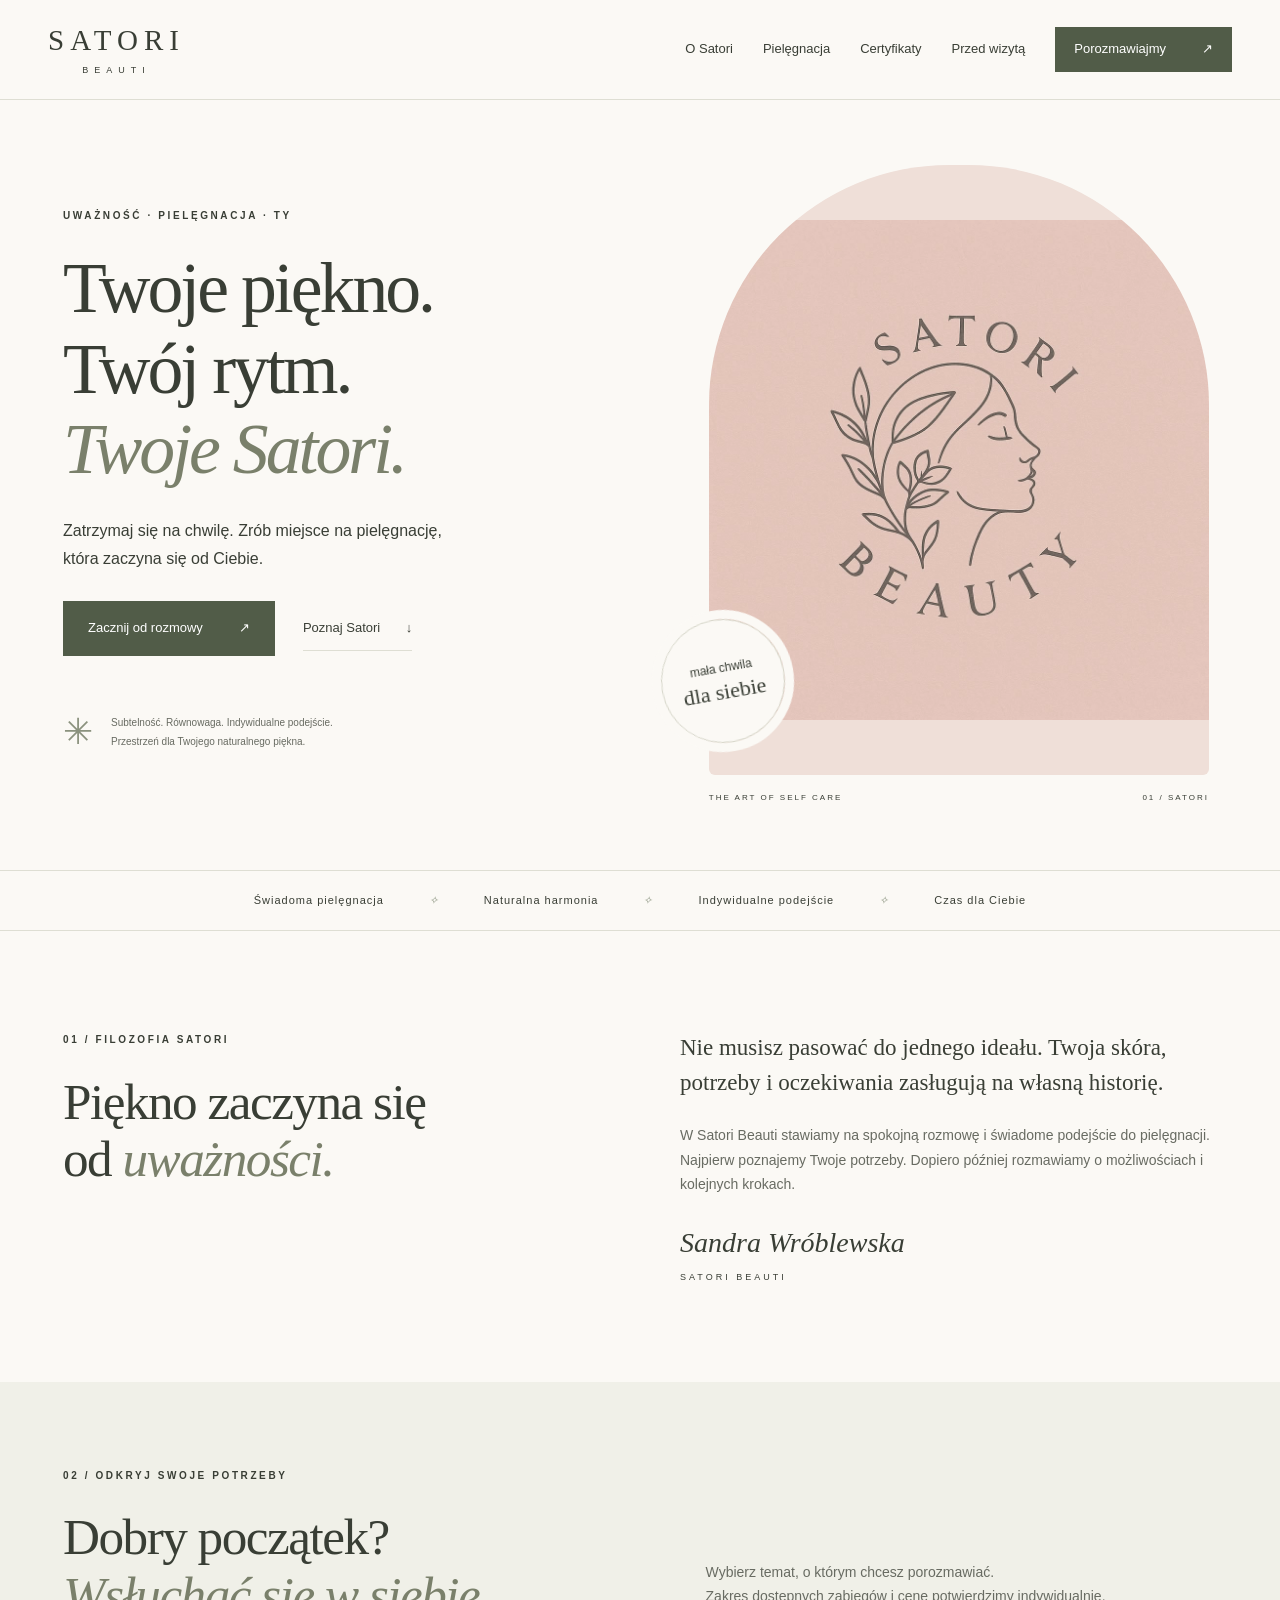
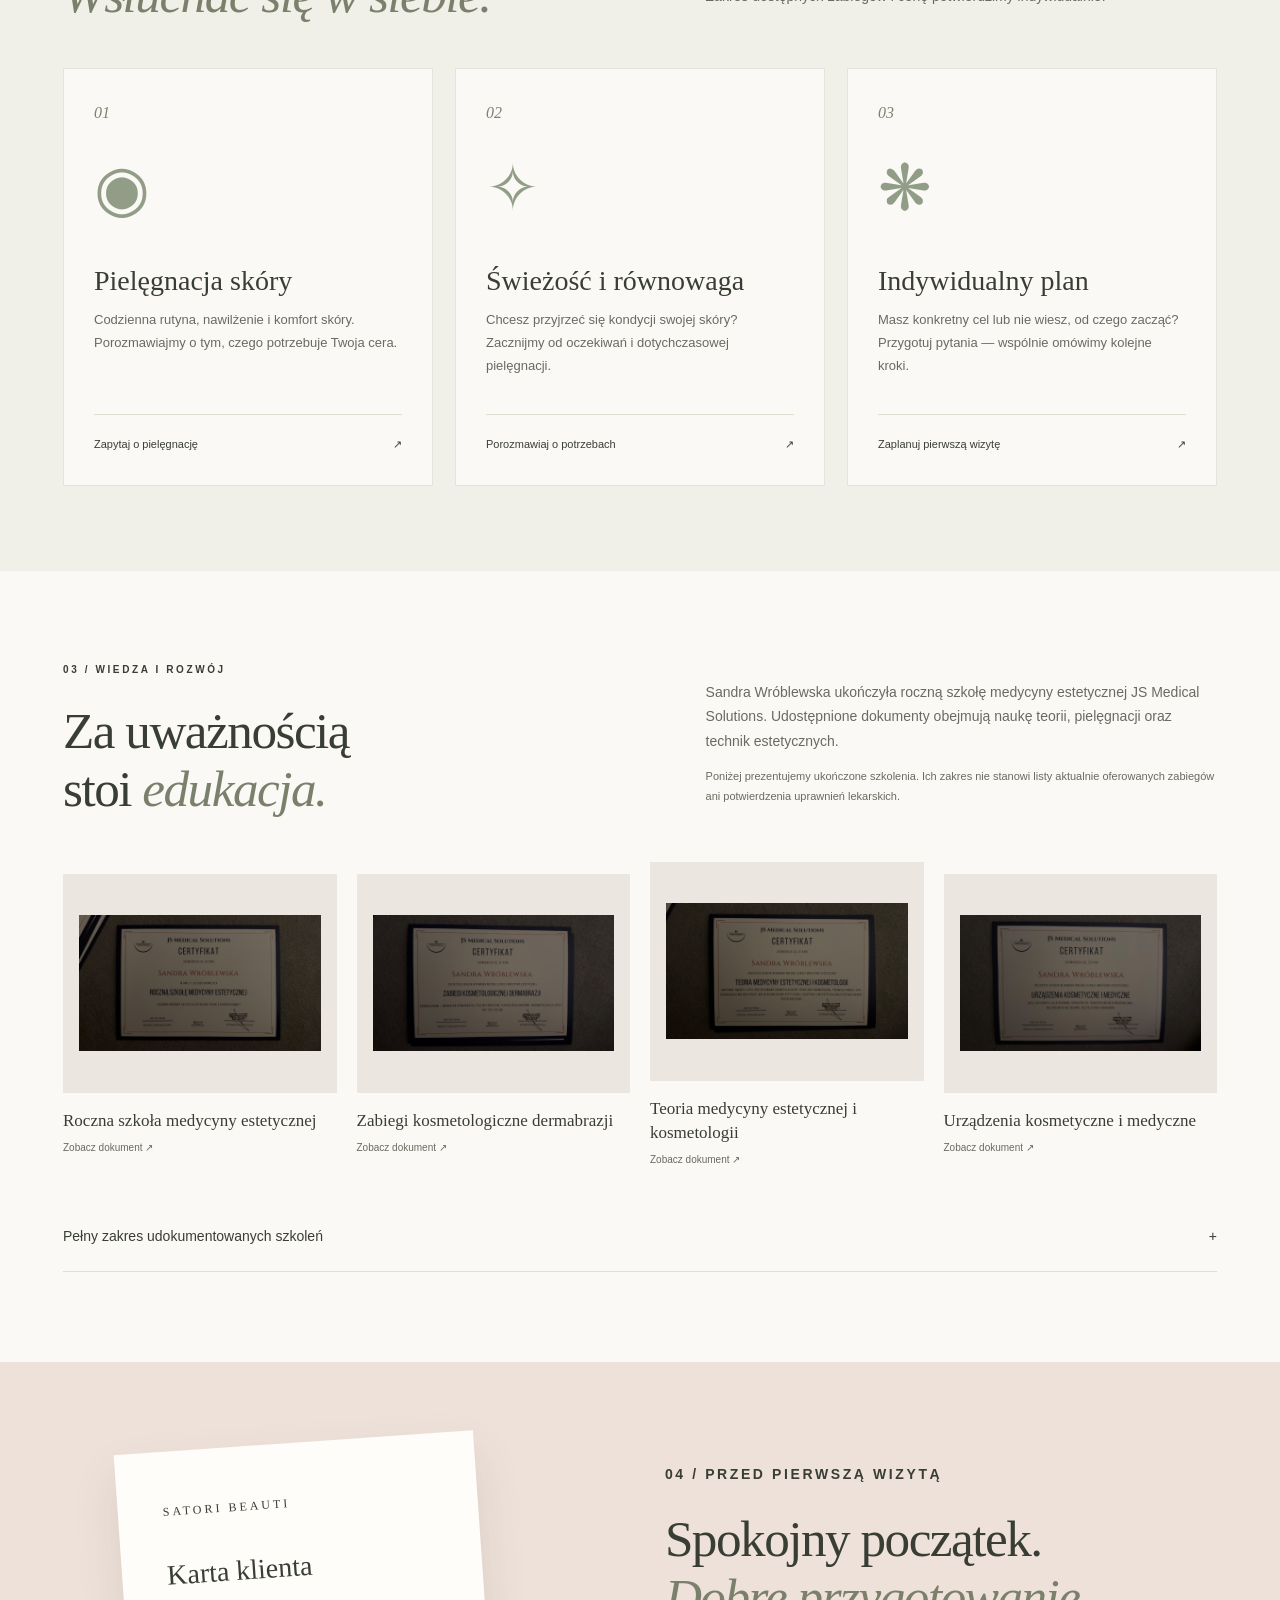
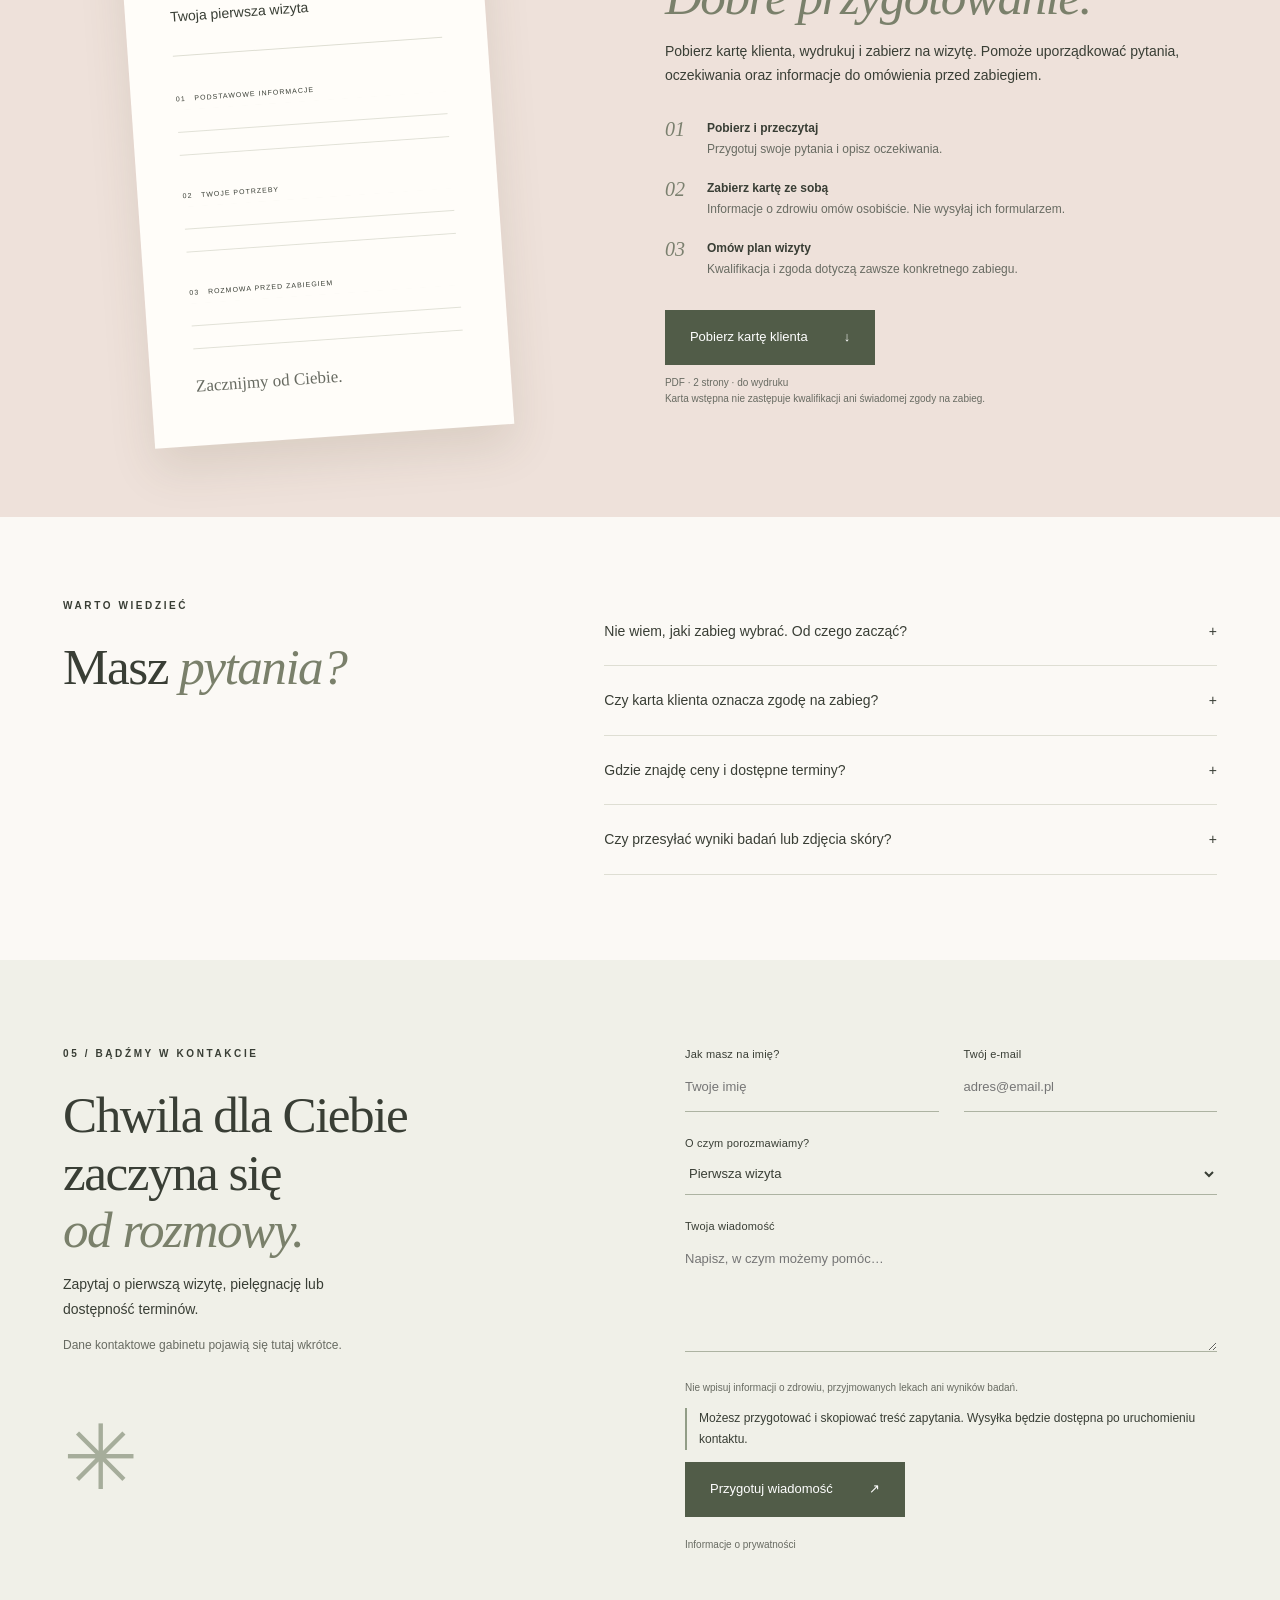
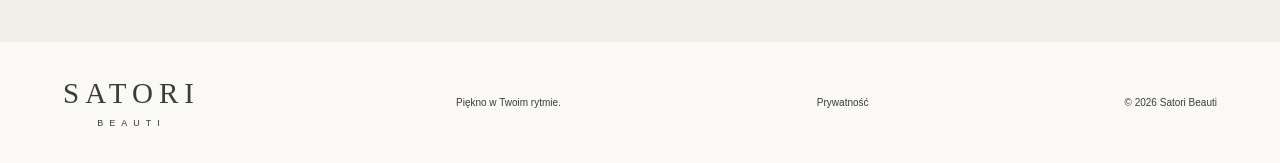
==== index.html @ 6dd2fd8f "Build Satori Beauti website with original branding, certificates and client PDF" ====
<!doctype html>
<html lang="pl">
<head><meta charset="utf-8"><meta name="viewport" content="width=device-width,initial-scale=1"><meta name="theme-color" content="#f8f4ef"><title>Satori Beauti — piękno w Twoim rytmie</title><meta name="description" content="Poznaj Satori Beauti i Sandrę Wróblewską. Świadoma pielęgnacja, indywidualne podejście i przestrzeń dla Twojego piękna. Pobierz kartę klienta przed wizytą."><link rel="icon" href="assets/logo.jpg"><link rel="stylesheet" href="styles.css"><script src="config.js" defer></script><script src="app.js" defer></script></head>
<body><a class="skip" href="#main">Przejdź do treści</a>
<header><a class="brand" href="#" aria-label="Satori Beauti — strona główna">SATORI <span>BEAUTI</span></a><button class="menu" aria-expanded="false" aria-controls="nav">Menu <span>☰</span></button><nav id="nav" aria-label="Menu główne"><a href="#filozofia">O Satori</a><a href="#pielegnacja">Pielęgnacja</a><a href="#certyfikaty">Certyfikaty</a><a href="#przed-wizyta">Przed wizytą</a><a class="button small" href="#kontakt">Porozmawiajmy <span>↗</span></a></nav></header>
<main id="main"><section class="hero wrap"><div class="hero-copy"><p class="eyebrow">UWAŻNOŚĆ · PIELĘGNACJA · TY</p><h1>Twoje piękno.<br>Twój rytm.<br><em>Twoje Satori.</em></h1><p class="lead">Zatrzymaj się na chwilę. Zrób miejsce na pielęgnację, która zaczyna się od Ciebie.</p><div class="actions"><a class="button" href="#kontakt">Zacznij od rozmowy <span>↗</span></a><a class="text-link" href="#pielegnacja">Poznaj Satori <span>↓</span></a></div><div class="hero-note"><span class="sun">✳</span><p>Subtelność. Równowaga. Indywidualne podejście.<br><b>Przestrzeń dla Twojego naturalnego piękna.</b></p></div></div><div class="hero-art"><div class="arch"><img src="assets/logo.jpg" width="1024" height="1024" alt="Logo Satori Beauty: kobiecy profil otoczony roślinnym ornamentem"></div><div class="art-caption"><span>THE ART OF SELF CARE</span><span>01 / SATORI</span></div><div class="round-note">mała chwila<br><em>dla siebie</em></div></div></section>
<div class="ribbon"><span>Świadoma pielęgnacja</span><i>✧</i><span>Naturalna harmonia</span><i>✧</i><span>Indywidualne podejście</span><i>✧</i><span>Czas dla Ciebie</span></div>
<section class="wrap philosophy" id="filozofia"><div><p class="eyebrow">01 / FILOZOFIA SATORI</p><h2>Piękno zaczyna się<br>od <em>uważności.</em></h2></div><div><p class="large">Nie musisz pasować do jednego ideału. Twoja skóra, potrzeby i oczekiwania zasługują na własną historię.</p><p>W Satori Beauti stawiamy na spokojną rozmowę i świadome podejście do pielęgnacji. Najpierw poznajemy Twoje potrzeby. Dopiero później rozmawiamy o możliwościach i kolejnych krokach.</p><div class="signature">Sandra Wróblewska<span>SATORI BEAUTI</span></div></div></section>
<section class="tinted" id="pielegnacja"><div class="wrap"><div class="section-top"><div><p class="eyebrow">02 / ODKRYJ SWOJE POTRZEBY</p><h2>Dobry początek?<br><em>Wsłuchać się w siebie.</em></h2></div><p>Wybierz temat, o którym chcesz porozmawiać.<br>Zakres dostępnych zabiegów i cenę potwierdzimy indywidualnie.</p></div><div class="service-grid"><article><span class="service-number">01</span><div class="line-art">◉</div><h3>Pielęgnacja skóry</h3><p>Codzienna rutyna, nawilżenie i komfort skóry. Porozmawiajmy o tym, czego potrzebuje Twoja cera.</p><a href="#kontakt" data-topic="Pielęgnacja skóry">Zapytaj o pielęgnację <span>↗</span></a></article><article><span class="service-number">02</span><div class="line-art">✧</div><h3>Świeżość i równowaga</h3><p>Chcesz przyjrzeć się kondycji swojej skóry? Zacznijmy od oczekiwań i dotychczasowej pielęgnacji.</p><a href="#kontakt" data-topic="Świeżość i równowaga">Porozmawiaj o potrzebach <span>↗</span></a></article><article><span class="service-number">03</span><div class="line-art">❋</div><h3>Indywidualny plan</h3><p>Masz konkretny cel lub nie wiesz, od czego zacząć? Przygotuj pytania — wspólnie omówimy kolejne kroki.</p><a href="#kontakt" data-topic="Pierwsza wizyta">Zaplanuj pierwszą wizytę <span>↗</span></a></article></div></div></section>
<section class="wrap education" id="certyfikaty"><div class="section-top"><div><p class="eyebrow">03 / WIEDZA I ROZWÓJ</p><h2>Za uważnością<br>stoi <em>edukacja.</em></h2></div><div><p>Sandra Wróblewska ukończyła roczną szkołę medycyny estetycznej JS Medical Solutions. Udostępnione dokumenty obejmują naukę teorii, pielęgnacji oraz technik estetycznych.</p><p class="muted">Poniżej prezentujemy ukończone szkolenia. Ich zakres nie stanowi listy aktualnie oferowanych zabiegów ani potwierdzenia uprawnień lekarskich.</p></div></div><div class="cert-grid" id="cert-grid"></div><details class="all-training"><summary>Pełny zakres udokumentowanych szkoleń <span>+</span></summary><ul id="training-list"></ul></details></section>
<section class="client-section" id="przed-wizyta"><div class="wrap client-grid"><div class="paper-preview" aria-hidden="true"><span>SATORI BEAUTI</span><h3>Karta klienta</h3><p>Twoja pierwsza wizyta</p><hr><small>01 &nbsp; PODSTAWOWE INFORMACJE</small><div class="paper-lines"></div><small>02 &nbsp; TWOJE POTRZEBY</small><div class="paper-lines"></div><small>03 &nbsp; ROZMOWA PRZED ZABIEGIEM</small><div class="paper-lines"></div><i>Zacznijmy od Ciebie.</i></div><div><p class="eyebrow">04 / PRZED PIERWSZĄ WIZYTĄ</p><h2>Spokojny początek.<br><em>Dobre przygotowanie.</em></h2><p>Pobierz kartę klienta, wydrukuj i zabierz na wizytę. Pomoże uporządkować pytania, oczekiwania oraz informacje do omówienia przed zabiegiem.</p><ol class="steps"><li><b>Pobierz i przeczytaj</b><span>Przygotuj swoje pytania i opisz oczekiwania.</span></li><li><b>Zabierz kartę ze sobą</b><span>Informacje o zdrowiu omów osobiście. Nie wysyłaj ich formularzem.</span></li><li><b>Omów plan wizyty</b><span>Kwalifikacja i zgoda dotyczą zawsze konkretnego zabiegu.</span></li></ol><a class="button" href="downloads/karta-klienta-satori.pdf" download>Pobierz kartę klienta <span>↓</span></a><p class="fine">PDF · 2 strony · do wydruku<br>Karta wstępna nie zastępuje kwalifikacji ani świadomej zgody na zabieg.</p></div></div></section>
<section class="wrap faq"><div><p class="eyebrow">WARTO WIEDZIEĆ</p><h2>Masz <em>pytania?</em></h2></div><div><details><summary>Nie wiem, jaki zabieg wybrać. Od czego zacząć?</summary><p>Opisz, co jest dla Ciebie ważne i jakie masz oczekiwania. Nie musisz wybierać zabiegu samodzielnie — szczegóły omówisz przed podjęciem decyzji.</p></details><details><summary>Czy karta klienta oznacza zgodę na zabieg?</summary><p>Nie. To wstępne przygotowanie do rozmowy. Kwalifikacja, informacje o ryzyku, alternatywach i zaleceniach oraz ewentualna zgoda dotyczą konkretnego zabiegu.</p></details><details><summary>Gdzie znajdę ceny i dostępne terminy?</summary><p>Zapytaj o aktualny zakres usług, wycenę i termin przez dostępny kanał kontaktu. Wysłanie zapytania nie jest potwierdzeniem rezerwacji.</p></details><details><summary>Czy przesyłać wyniki badań lub zdjęcia skóry?</summary><p>Nie przesyłaj danych o zdrowiu ani zdjęć przez formularz kontaktowy. Sposób przekazania potrzebnych informacji ustal podczas rozmowy z gabinetem.</p></details></div></section>
<section class="contact tinted" id="kontakt"><div class="wrap contact-grid"><div><p class="eyebrow">05 / BĄDŹMY W KONTAKCIE</p><h2>Chwila dla Ciebie<br>zaczyna się<br><em>od rozmowy.</em></h2><p>Zapytaj o pierwszą wizytę, pielęgnację lub dostępność terminów.</p><div id="contact-details"><p class="contact-note">Dane kontaktowe gabinetu pojawią się tutaj wkrótce.</p></div><span class="contact-flower" aria-hidden="true">✳</span></div><form id="contact-form"><div class="field-row"><label>Jak masz na imię?<input name="name" autocomplete="given-name" required maxlength="80" placeholder="Twoje imię"></label><label>Twój e-mail<input name="email" type="email" autocomplete="email" required maxlength="150" placeholder="adres@email.pl"></label></div><label>O czym porozmawiamy?<select name="topic"><option>Pierwsza wizyta</option><option>Pielęgnacja skóry</option><option>Świeżość i równowaga</option><option>Terminy i ceny</option><option>Inne pytanie</option></select></label><label>Twoja wiadomość<textarea name="message" required minlength="10" maxlength="2000" rows="4" placeholder="Napisz, w czym możemy pomóc…"></textarea></label><p class="fine">Nie wpisuj informacji o zdrowiu, przyjmowanych lekach ani wyników badań.</p><p id="form-mode" class="form-info">Możesz przygotować i skopiować treść zapytania. Wysyłka będzie dostępna po uruchomieniu kontaktu.</p><button class="button" type="submit">Przygotuj wiadomość <span>↗</span></button><p id="form-status" role="status" aria-live="polite"></p><label id="draft-label" hidden>Gotowa treść do skopiowania<textarea id="draft" readonly rows="7"></textarea></label><a href="prywatnosc.html" class="fine">Informacje o prywatności</a></form></div></section></main>
<footer class="wrap"><a class="brand" href="#">SATORI <span>BEAUTI</span></a><p>Piękno w Twoim rytmie.</p><a href="prywatnosc.html">Prywatność</a><span>© <span id="year">2026</span> Satori Beauti</span></footer>
<dialog id="cert-dialog"><button class="close" aria-label="Zamknij podgląd">×</button><img alt=""><p></p></dialog></body></html>
---- styles.css ----
:root{--paper:#fbf9f5;--ink:#393e35;--muted:#686b62;--rose:#eedfd8;--olive:#515c48;--line:#deded3}*{box-sizing:border-box}html{scroll-behavior:smooth;scroll-padding-top:100px}body{margin:0;background:var(--paper);color:var(--ink);font:16px/1.75 Arial,sans-serif}a{color:inherit;text-decoration:none}button,input,textarea,select{font:inherit}button,a,input,textarea,select,summary{-webkit-tap-highlight-color:transparent}a:focus-visible,button:focus-visible,summary:focus-visible{outline:3px solid #947655;outline-offset:5px}.wrap{max-width:1250px;margin:auto;padding:0 48px}header{display:flex;align-items:center;justify-content:space-between;padding:24px 48px;border-bottom:1px solid var(--line);max-width:1440px;margin:auto;gap:30px}.brand{font:29px Georgia,serif;letter-spacing:6px;white-space:nowrap}.brand span{display:block;font:9px Arial,sans-serif;letter-spacing:6px;text-align:center;margin-top:8px}nav{display:flex;align-items:center;gap:30px;font-size:13px}.button{display:inline-flex;align-items:center;justify-content:space-between;gap:36px;border:1px solid var(--olive);background:var(--olive);color:white;padding:15px 24px;font-size:13px;cursor:pointer;transition:background .2s,transform .2s}.button:hover{background:#3c4734;transform:translateY(-2px)}.button.small{padding:10px 18px}.menu{display:none}.hero{display:grid;grid-template-columns:1.1fr 1fr;align-items:center;gap:70px;padding-top:65px;padding-bottom:65px}.eyebrow{font-size:10px;letter-spacing:2.6px;font-weight:600;margin:0 0 24px}h1,h2,h3{font-family:Georgia,serif;font-weight:400;line-height:1.12;margin:0}h1{font-size:clamp(48px,5.6vw,78px);letter-spacing:-3px}h1 em,h2 em{font-weight:400;color:#7a806b}h2{font-size:clamp(35px,4vw,52px);letter-spacing:-1.5px}h3{font-size:28px}.lead{max-width:400px;font-size:16px;margin:28px 0}.actions{display:flex;gap:28px;align-items:center}.text-link{font-size:13px;border-bottom:1px solid var(--line);padding:10px 0}.text-link span{margin-left:22px}.hero-note{display:flex;gap:18px;align-items:center;margin-top:44px}.hero-note p{font-size:10px;line-height:1.9;color:var(--muted)}.hero-note b{font-weight:400}.sun{font-size:36px;color:#8b927e}.hero-art{position:relative;padding:0 8px}.arch{border-radius:240px 240px 6px 6px;overflow:hidden;background:#efdfd8;aspect-ratio:.82;display:flex;align-items:center}.arch img{width:100%;height:auto;mix-blend-mode:multiply}.art-caption{display:flex;justify-content:space-between;font-size:8px;letter-spacing:2px;margin-top:16px}.round-note{position:absolute;bottom:62px;left:-40px;background:var(--paper);border:1px solid #d4d4c7;outline:9px solid var(--paper);border-radius:50%;width:124px;height:124px;display:flex;flex-direction:column;justify-content:center;align-items:center;font-size:12px;transform:rotate(-10deg)}.round-note em{font:22px Georgia,serif}.ribbon{border-block:1px solid var(--line);padding:20px 30px;display:flex;justify-content:center;gap:45px;font-size:11px;letter-spacing:1px}.ribbon i{color:#89927e}.philosophy{display:grid;grid-template-columns:1fr 1fr;gap:80px;padding-top:100px;padding-bottom:100px}.large{font:23px/1.5 Georgia,serif;margin-top:0}.philosophy p:not(.eyebrow):not(.large){font-size:14px;color:var(--muted)}.signature{font:italic 28px Georgia,serif;margin-top:30px}.signature span{display:block;font:9px Arial,sans-serif;letter-spacing:3px;margin-top:13px}.tinted{background:#f0f0e8}.tinted>.wrap{padding-top:85px;padding-bottom:85px}.section-top{display:grid;grid-template-columns:1.1fr 1fr;gap:80px;align-items:end;margin-bottom:45px}.section-top p:not(.eyebrow){font-size:14px;color:var(--muted)}.service-grid{display:grid;grid-template-columns:repeat(3,1fr);gap:22px}.service-grid article{position:relative;padding:30px;background:var(--paper);border:1px solid #e3e4da}.service-number{font:italic 16px Georgia,serif;color:#7b8272}.line-art{font-size:64px;line-height:1.3;color:#929d87;margin:20px 0 35px}.service-grid p{font-size:13px;color:var(--muted);min-height:92px}.service-grid a{display:flex;justify-content:space-between;gap:10px;font-size:11px;border-top:1px solid var(--line);padding-top:20px}.education{padding-top:90px;padding-bottom:90px}.muted{font-size:11px!important}.cert-grid{display:grid;grid-template-columns:repeat(4,1fr);gap:20px}.cert-card{border:0;background:transparent;text-align:left;padding:0;cursor:pointer;color:var(--ink)}.cert-card .cert-image{background:#ebe7e0;padding:16px;aspect-ratio:1.25;display:flex;align-items:center;overflow:hidden}.cert-card img{width:100%;height:100%;object-fit:contain;transition:transform .3s}.cert-card:hover img{transform:scale(1.04)}.cert-card strong{display:block;font:17px/1.4 Georgia,serif;margin-top:16px}.cert-card small{font-size:10px;color:var(--muted)}details{border-bottom:1px solid var(--line)}summary{cursor:pointer;list-style:none;padding:22px 0;font-size:14px}summary::after{content:'+';float:right;margin-left:16px}details[open]>summary::after{content:'−'}summary span{display:none}details p{font-size:14px;padding:0 0 18px;color:var(--muted)}.all-training{margin-top:30px}.all-training ul{columns:2;padding-left:20px;font-size:13px;line-height:2}.client-section{background:#eee1da;padding:80px 0}.client-grid{display:grid;grid-template-columns:1fr 1.1fr;gap:100px;align-items:center}.paper-preview{background:#fffdf9;padding:45px;box-shadow:0 22px 45px #584c3320;transform:rotate(-4deg);max-width:360px;margin:auto;width:100%}.paper-preview>span{font:12px Georgia,serif;letter-spacing:3px}.paper-preview h3{margin-top:35px}.paper-preview p{font-size:10px}.paper-preview hr{border:0;border-top:1px solid var(--line);margin:26px 0}.paper-preview small{font-size:7px;letter-spacing:1px}.paper-lines{height:46px;background:repeating-linear-gradient(transparent 0,transparent 21px,#e1e1d7 22px,transparent 23px);margin-bottom:23px}.paper-preview i{font:17px Georgia,serif;color:var(--muted)}.client-grid p{font-size:14px}.steps{counter-reset:step;list-style:none;padding:0;margin:30px 0}.steps li{counter-increment:step;position:relative;padding-left:42px;margin:18px 0;font-size:12px}.steps li:before{content:'0' counter(step);position:absolute;left:0;color:#7b806f;font:italic 20px Georgia,serif}.steps span{display:block;color:var(--muted)}.fine{font-size:10px!important;line-height:1.6;color:var(--muted)}.faq{display:grid;grid-template-columns:1fr 1.3fr;gap:70px;padding-top:80px;padding-bottom:85px}.contact-grid{display:grid;grid-template-columns:1fr 1fr;gap:90px}.contact-grid>div>p:not(.eyebrow){max-width:330px;font-size:14px}.contact-flower{font-size:90px;color:#a6ad9b;display:block;margin-top:24px}.contact-note{font-size:12px;color:var(--muted)}label{display:block;font-size:11px;letter-spacing:.2px;margin-bottom:22px}input,textarea,select{border:0;border-bottom:1px solid #adb3a2;border-radius:0;background:transparent;width:100%;padding:12px 0;font-size:13px;color:var(--ink)}textarea{resize:vertical}input:focus,textarea:focus,select:focus{outline:2px solid #858c79;outline-offset:4px}.field-row{display:grid;grid-template-columns:1fr 1fr;gap:25px}.form-info,#form-status{font-size:12px}.form-info{border-left:2px solid #929d87;padding-left:12px}footer{display:flex;align-items:center;justify-content:space-between;gap:25px;padding-top:35px!important;padding-bottom:35px!important}footer p,footer>a:not(.brand),footer>span{font-size:10px}dialog{border:0;max-width:min(90vw,1000px);max-height:90vh;padding:45px 25px 20px;background:var(--paper)}dialog::backdrop{background:#20251de0}dialog img{max-width:100%;max-height:68vh;display:block;margin:auto}dialog p{font-size:13px;text-align:center}.close{position:absolute;right:12px;top:3px;background:none;border:0;font-size:32px;cursor:pointer}.skip{position:fixed;left:10px;top:-100px;background:white;padding:10px;z-index:10}.skip:focus{top:10px}[hidden]{display:none!important}.legal{max-width:800px;padding-top:65px;padding-bottom:65px}.legal h1{font-size:48px}.legal h2{font-size:26px;margin-top:35px}.legal p{font-size:14px}
@media(min-width:1500px){.hero{padding-top:90px;padding-bottom:90px}}@media(max-width:1000px){header{padding:22px 28px}nav{gap:16px}.wrap{padding-left:30px;padding-right:30px}.hero{gap:35px}.hero h1{font-size:56px}.section-top,.philosophy,.client-grid,.contact-grid{gap:45px}.ribbon{gap:22px}.service-grid article{padding:24px}.cert-grid{grid-template-columns:repeat(2,1fr)}}@media(max-width:720px){header{position:relative;padding:20px 24px}.brand{font-size:25px}.menu{display:flex;gap:16px;border:0;background:transparent;cursor:pointer;font-size:13px}nav{display:none;position:absolute;top:85px;left:0;right:0;background:var(--paper);padding:24px;z-index:5;border-bottom:1px solid var(--line);flex-direction:column;align-items:stretch}nav.open{display:flex}.wrap{padding-left:24px;padding-right:24px}.hero{grid-template-columns:1fr;padding-top:42px;padding-bottom:40px;gap:40px}.hero h1{font-size:58px}.hero .eyebrow{font-size:9px}.hero-art{max-width:430px;width:100%;margin:auto;padding-left:25px}.arch{aspect-ratio:1.1}.round-note{left:5px;bottom:45px;width:100px;height:100px;font-size:10px}.round-note em{font-size:20px}.hero-note{margin-top:25px}.ribbon{gap:12px;flex-wrap:wrap;padding:16px;font-size:9px}.ribbon span:last-child,.ribbon i:last-of-type{display:none}.philosophy,.section-top,.client-grid,.faq,.contact-grid{grid-template-columns:1fr;gap:30px}.philosophy,.education,.faq{padding-top:60px;padding-bottom:60px}.tinted>.wrap{padding-top:60px;padding-bottom:60px}.service-grid{grid-template-columns:1fr}.service-grid article{padding:25px}.line-art{float:right;font-size:46px;margin:0}.service-grid h3{margin-top:25px}.service-grid p{min-height:0;max-width:350px}.cert-grid{gap:22px 14px}.cert-card .cert-image{padding:8px}.cert-card strong{font-size:16px}.all-training ul{columns:1}.client-section{padding:60px 0}.paper-preview{max-width:270px;padding:28px;margin-bottom:30px}.client-grid h2{font-size:38px}.contact-flower{display:none}.field-row{grid-template-columns:1fr;gap:0}footer{flex-wrap:wrap;justify-content:flex-start}footer .brand{margin-right:25px}footer>span{width:100%}.actions{gap:20px}.button{gap:22px;padding:14px 18px}.hero h1{letter-spacing:-2px}}@media(prefers-reduced-motion:reduce){html{scroll-behavior:auto}*{transition:none!important;transform:none!important}}
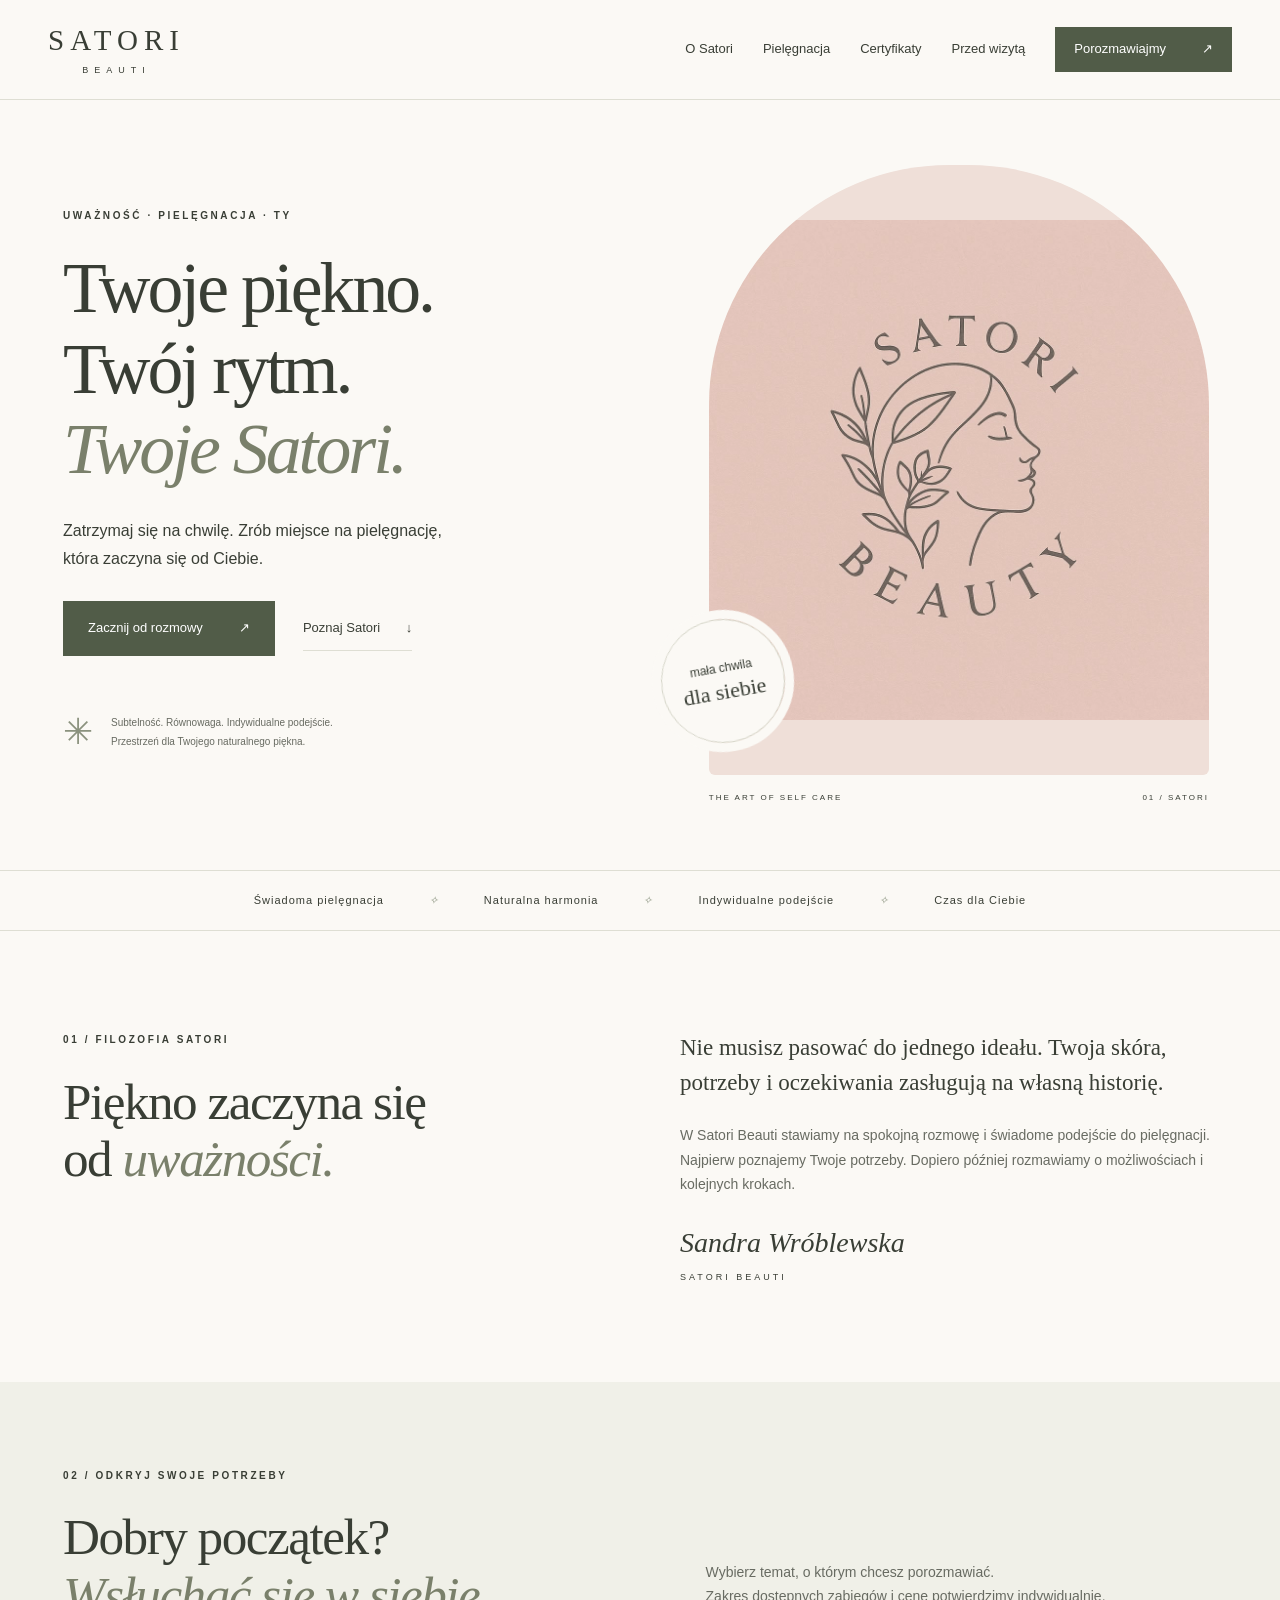
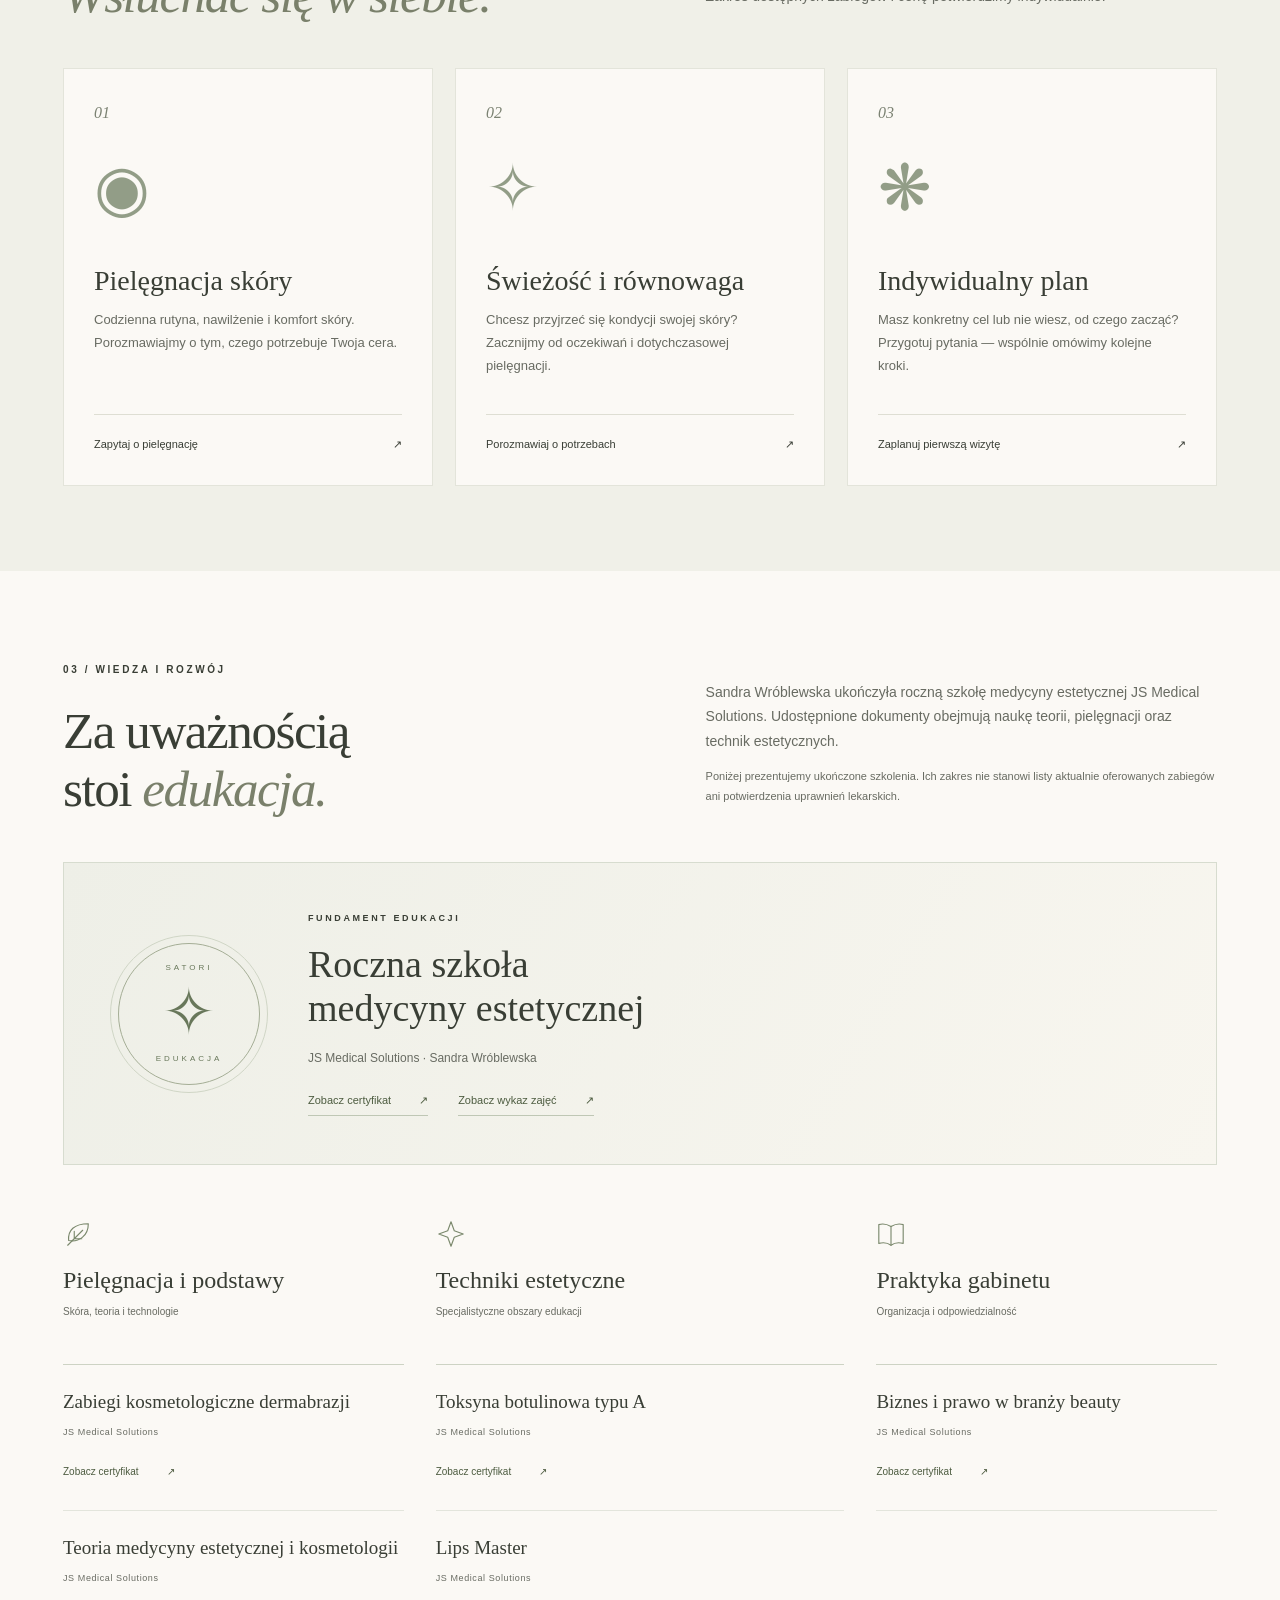
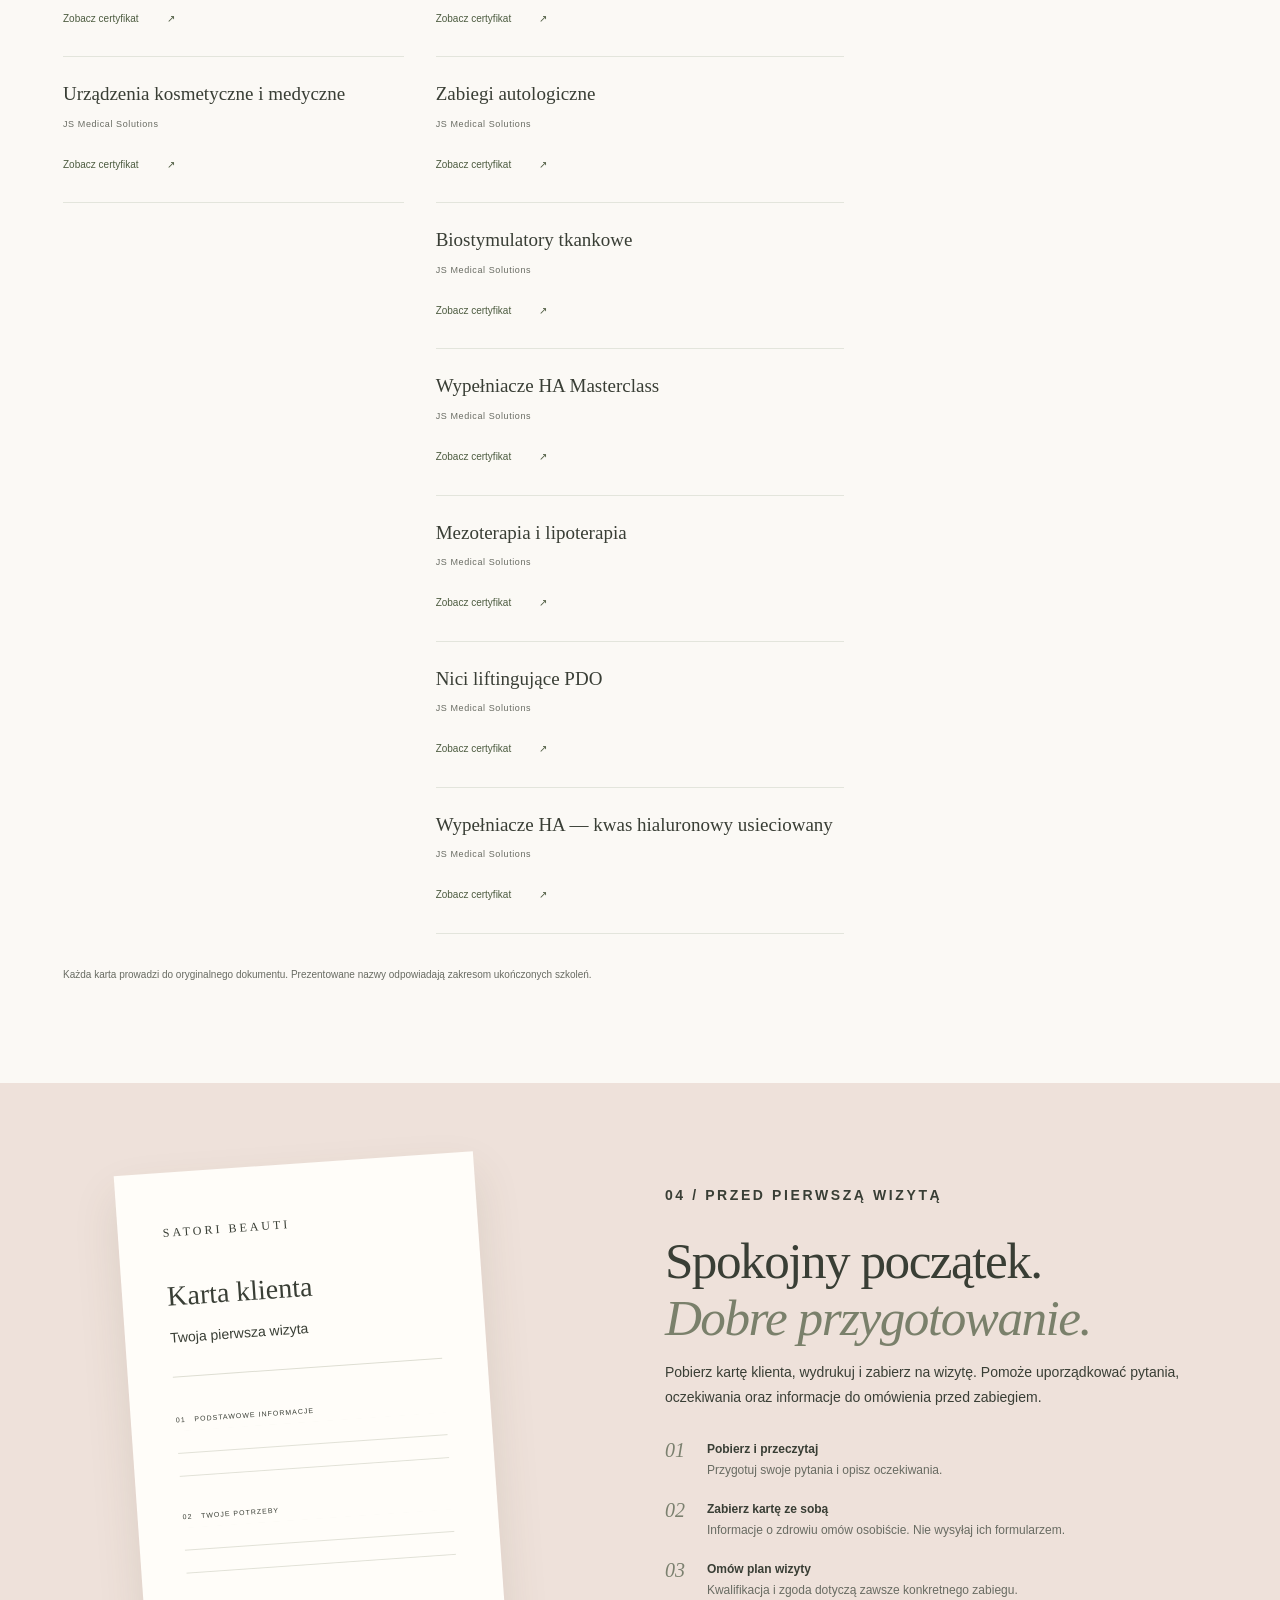
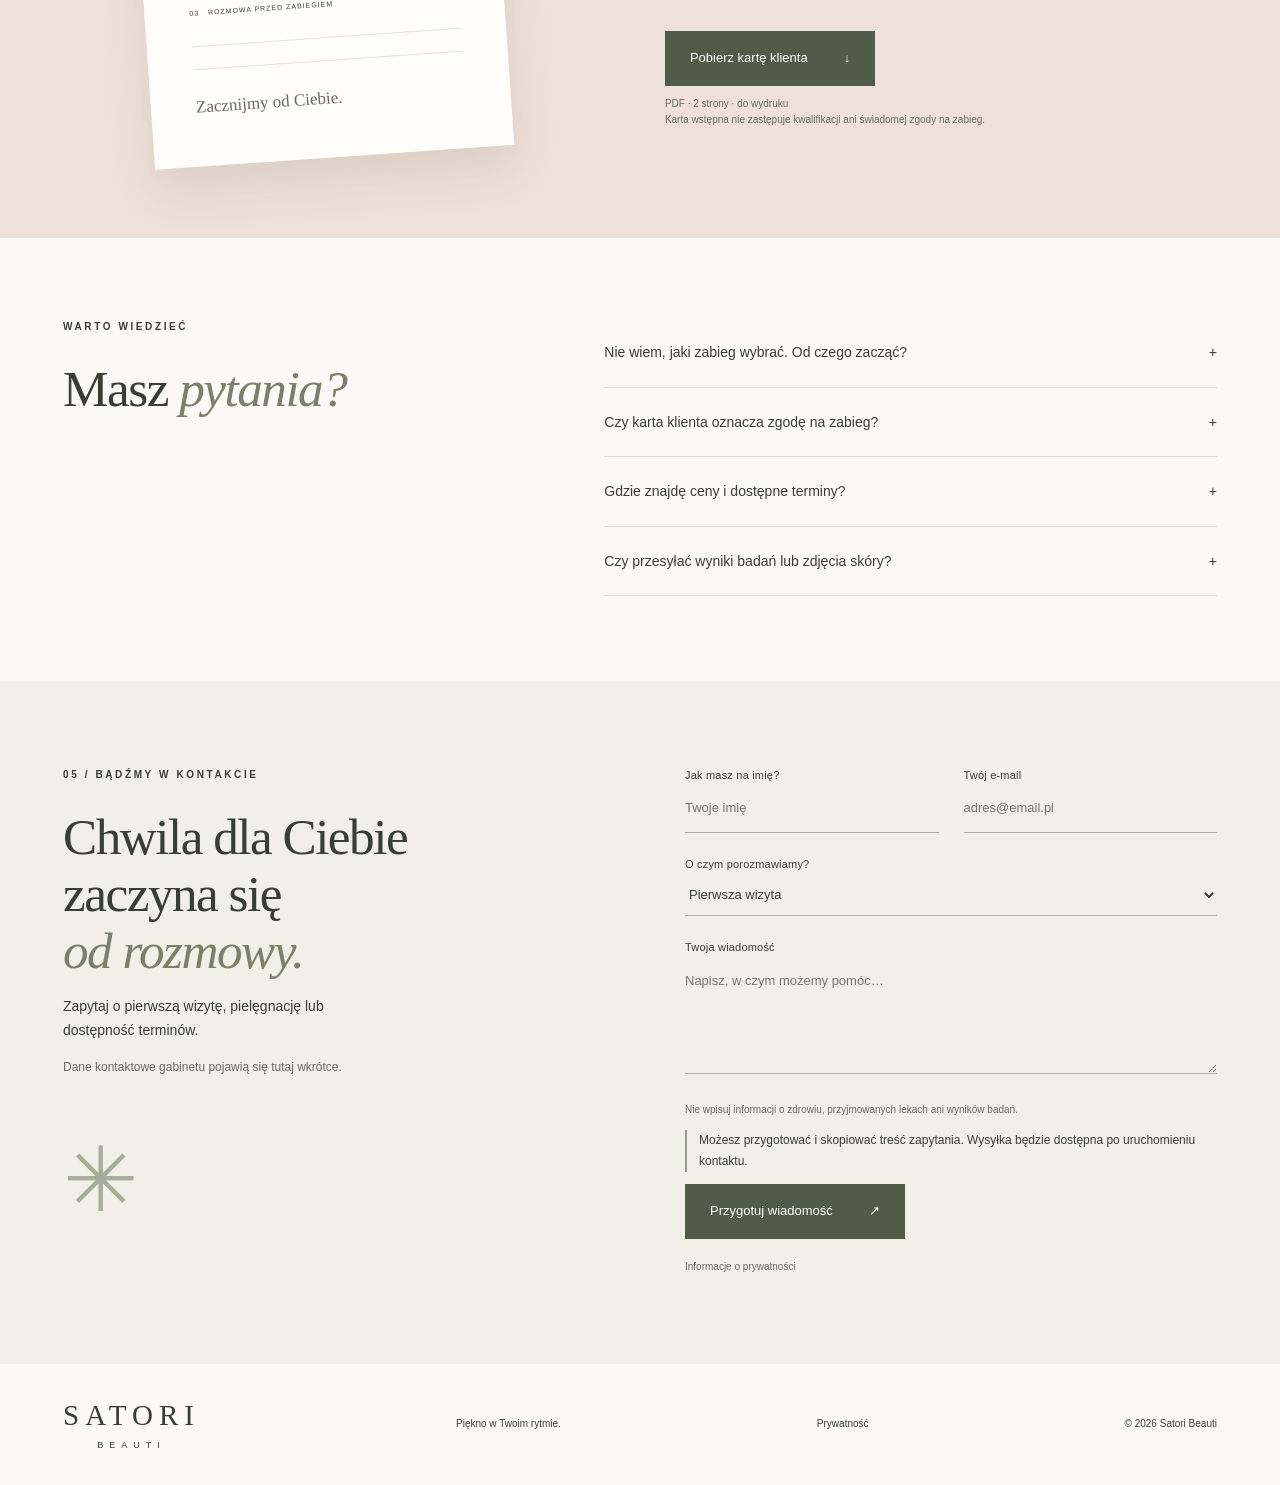
==== commit 2dcb8b53: "Present education as elegant grouped cards with original certificate viewer" ====
--- a/index.html
+++ b/index.html
@@ -1,15 +1,15 @@
 <!doctype html>
 <html lang="pl">
-<head><meta charset="utf-8"><meta name="viewport" content="width=device-width,initial-scale=1"><meta name="theme-color" content="#f8f4ef"><title>Satori Beauti — piękno w Twoim rytmie</title><meta name="description" content="Poznaj Satori Beauti i Sandrę Wróblewską. Świadoma pielęgnacja, indywidualne podejście i przestrzeń dla Twojego piękna. Pobierz kartę klienta przed wizytą."><link rel="icon" href="assets/logo.jpg"><link rel="stylesheet" href="styles.css"><script src="config.js" defer></script><script src="app.js" defer></script></head>
+<head><meta charset="utf-8"><meta name="viewport" content="width=device-width,initial-scale=1"><meta name="theme-color" content="#f8f4ef"><title>Satori Beauti — piękno w Twoim rytmie</title><meta name="description" content="Poznaj Satori Beauti i Sandrę Wróblewską. Świadoma pielęgnacja, indywidualne podejście i przestrzeń dla Twojego piękna. Pobierz kartę klienta przed wizytą."><link rel="icon" href="assets/logo.jpg"><link rel="stylesheet" href="styles.css?v=2"><script src="config.js" defer></script><script src="app.js?v=2" defer></script></head>
 <body><a class="skip" href="#main">Przejdź do treści</a>
 <header><a class="brand" href="#" aria-label="Satori Beauti — strona główna">SATORI <span>BEAUTI</span></a><button class="menu" aria-expanded="false" aria-controls="nav">Menu <span>☰</span></button><nav id="nav" aria-label="Menu główne"><a href="#filozofia">O Satori</a><a href="#pielegnacja">Pielęgnacja</a><a href="#certyfikaty">Certyfikaty</a><a href="#przed-wizyta">Przed wizytą</a><a class="button small" href="#kontakt">Porozmawiajmy <span>↗</span></a></nav></header>
 <main id="main"><section class="hero wrap"><div class="hero-copy"><p class="eyebrow">UWAŻNOŚĆ · PIELĘGNACJA · TY</p><h1>Twoje piękno.<br>Twój rytm.<br><em>Twoje Satori.</em></h1><p class="lead">Zatrzymaj się na chwilę. Zrób miejsce na pielęgnację, która zaczyna się od Ciebie.</p><div class="actions"><a class="button" href="#kontakt">Zacznij od rozmowy <span>↗</span></a><a class="text-link" href="#pielegnacja">Poznaj Satori <span>↓</span></a></div><div class="hero-note"><span class="sun">✳</span><p>Subtelność. Równowaga. Indywidualne podejście.<br><b>Przestrzeń dla Twojego naturalnego piękna.</b></p></div></div><div class="hero-art"><div class="arch"><img src="assets/logo.jpg" width="1024" height="1024" alt="Logo Satori Beauty: kobiecy profil otoczony roślinnym ornamentem"></div><div class="art-caption"><span>THE ART OF SELF CARE</span><span>01 / SATORI</span></div><div class="round-note">mała chwila<br><em>dla siebie</em></div></div></section>
 <div class="ribbon"><span>Świadoma pielęgnacja</span><i>✧</i><span>Naturalna harmonia</span><i>✧</i><span>Indywidualne podejście</span><i>✧</i><span>Czas dla Ciebie</span></div>
 <section class="wrap philosophy" id="filozofia"><div><p class="eyebrow">01 / FILOZOFIA SATORI</p><h2>Piękno zaczyna się<br>od <em>uważności.</em></h2></div><div><p class="large">Nie musisz pasować do jednego ideału. Twoja skóra, potrzeby i oczekiwania zasługują na własną historię.</p><p>W Satori Beauti stawiamy na spokojną rozmowę i świadome podejście do pielęgnacji. Najpierw poznajemy Twoje potrzeby. Dopiero później rozmawiamy o możliwościach i kolejnych krokach.</p><div class="signature">Sandra Wróblewska<span>SATORI BEAUTI</span></div></div></section>
 <section class="tinted" id="pielegnacja"><div class="wrap"><div class="section-top"><div><p class="eyebrow">02 / ODKRYJ SWOJE POTRZEBY</p><h2>Dobry początek?<br><em>Wsłuchać się w siebie.</em></h2></div><p>Wybierz temat, o którym chcesz porozmawiać.<br>Zakres dostępnych zabiegów i cenę potwierdzimy indywidualnie.</p></div><div class="service-grid"><article><span class="service-number">01</span><div class="line-art">◉</div><h3>Pielęgnacja skóry</h3><p>Codzienna rutyna, nawilżenie i komfort skóry. Porozmawiajmy o tym, czego potrzebuje Twoja cera.</p><a href="#kontakt" data-topic="Pielęgnacja skóry">Zapytaj o pielęgnację <span>↗</span></a></article><article><span class="service-number">02</span><div class="line-art">✧</div><h3>Świeżość i równowaga</h3><p>Chcesz przyjrzeć się kondycji swojej skóry? Zacznijmy od oczekiwań i dotychczasowej pielęgnacji.</p><a href="#kontakt" data-topic="Świeżość i równowaga">Porozmawiaj o potrzebach <span>↗</span></a></article><article><span class="service-number">03</span><div class="line-art">❋</div><h3>Indywidualny plan</h3><p>Masz konkretny cel lub nie wiesz, od czego zacząć? Przygotuj pytania — wspólnie omówimy kolejne kroki.</p><a href="#kontakt" data-topic="Pierwsza wizyta">Zaplanuj pierwszą wizytę <span>↗</span></a></article></div></div></section>
-<section class="wrap education" id="certyfikaty"><div class="section-top"><div><p class="eyebrow">03 / WIEDZA I ROZWÓJ</p><h2>Za uważnością<br>stoi <em>edukacja.</em></h2></div><div><p>Sandra Wróblewska ukończyła roczną szkołę medycyny estetycznej JS Medical Solutions. Udostępnione dokumenty obejmują naukę teorii, pielęgnacji oraz technik estetycznych.</p><p class="muted">Poniżej prezentujemy ukończone szkolenia. Ich zakres nie stanowi listy aktualnie oferowanych zabiegów ani potwierdzenia uprawnień lekarskich.</p></div></div><div class="cert-grid" id="cert-grid"></div><details class="all-training"><summary>Pełny zakres udokumentowanych szkoleń <span>+</span></summary><ul id="training-list"></ul></details></section>
+<section class="wrap education" id="certyfikaty"><div class="section-top"><div><p class="eyebrow">03 / WIEDZA I ROZWÓJ</p><h2>Za uważnością<br>stoi <em>edukacja.</em></h2></div><div><p>Sandra Wróblewska ukończyła roczną szkołę medycyny estetycznej JS Medical Solutions. Udostępnione dokumenty obejmują naukę teorii, pielęgnacji oraz technik estetycznych.</p><p class="muted">Poniżej prezentujemy ukończone szkolenia. Ich zakres nie stanowi listy aktualnie oferowanych zabiegów ani potwierdzenia uprawnień lekarskich.</p></div></div><div class="training-groups" id="cert-grid"></div><p class="education-footnote">Każda karta prowadzi do oryginalnego dokumentu. Prezentowane nazwy odpowiadają zakresom ukończonych szkoleń.</p></section>
 <section class="client-section" id="przed-wizyta"><div class="wrap client-grid"><div class="paper-preview" aria-hidden="true"><span>SATORI BEAUTI</span><h3>Karta klienta</h3><p>Twoja pierwsza wizyta</p><hr><small>01 &nbsp; PODSTAWOWE INFORMACJE</small><div class="paper-lines"></div><small>02 &nbsp; TWOJE POTRZEBY</small><div class="paper-lines"></div><small>03 &nbsp; ROZMOWA PRZED ZABIEGIEM</small><div class="paper-lines"></div><i>Zacznijmy od Ciebie.</i></div><div><p class="eyebrow">04 / PRZED PIERWSZĄ WIZYTĄ</p><h2>Spokojny początek.<br><em>Dobre przygotowanie.</em></h2><p>Pobierz kartę klienta, wydrukuj i zabierz na wizytę. Pomoże uporządkować pytania, oczekiwania oraz informacje do omówienia przed zabiegiem.</p><ol class="steps"><li><b>Pobierz i przeczytaj</b><span>Przygotuj swoje pytania i opisz oczekiwania.</span></li><li><b>Zabierz kartę ze sobą</b><span>Informacje o zdrowiu omów osobiście. Nie wysyłaj ich formularzem.</span></li><li><b>Omów plan wizyty</b><span>Kwalifikacja i zgoda dotyczą zawsze konkretnego zabiegu.</span></li></ol><a class="button" href="downloads/karta-klienta-satori.pdf" download>Pobierz kartę klienta <span>↓</span></a><p class="fine">PDF · 2 strony · do wydruku<br>Karta wstępna nie zastępuje kwalifikacji ani świadomej zgody na zabieg.</p></div></div></section>
 <section class="wrap faq"><div><p class="eyebrow">WARTO WIEDZIEĆ</p><h2>Masz <em>pytania?</em></h2></div><div><details><summary>Nie wiem, jaki zabieg wybrać. Od czego zacząć?</summary><p>Opisz, co jest dla Ciebie ważne i jakie masz oczekiwania. Nie musisz wybierać zabiegu samodzielnie — szczegóły omówisz przed podjęciem decyzji.</p></details><details><summary>Czy karta klienta oznacza zgodę na zabieg?</summary><p>Nie. To wstępne przygotowanie do rozmowy. Kwalifikacja, informacje o ryzyku, alternatywach i zaleceniach oraz ewentualna zgoda dotyczą konkretnego zabiegu.</p></details><details><summary>Gdzie znajdę ceny i dostępne terminy?</summary><p>Zapytaj o aktualny zakres usług, wycenę i termin przez dostępny kanał kontaktu. Wysłanie zapytania nie jest potwierdzeniem rezerwacji.</p></details><details><summary>Czy przesyłać wyniki badań lub zdjęcia skóry?</summary><p>Nie przesyłaj danych o zdrowiu ani zdjęć przez formularz kontaktowy. Sposób przekazania potrzebnych informacji ustal podczas rozmowy z gabinetem.</p></details></div></section>
 <section class="contact tinted" id="kontakt"><div class="wrap contact-grid"><div><p class="eyebrow">05 / BĄDŹMY W KONTAKCIE</p><h2>Chwila dla Ciebie<br>zaczyna się<br><em>od rozmowy.</em></h2><p>Zapytaj o pierwszą wizytę, pielęgnację lub dostępność terminów.</p><div id="contact-details"><p class="contact-note">Dane kontaktowe gabinetu pojawią się tutaj wkrótce.</p></div><span class="contact-flower" aria-hidden="true">✳</span></div><form id="contact-form"><div class="field-row"><label>Jak masz na imię?<input name="name" autocomplete="given-name" required maxlength="80" placeholder="Twoje imię"></label><label>Twój e-mail<input name="email" type="email" autocomplete="email" required maxlength="150" placeholder="adres@email.pl"></label></div><label>O czym porozmawiamy?<select name="topic"><option>Pierwsza wizyta</option><option>Pielęgnacja skóry</option><option>Świeżość i równowaga</option><option>Terminy i ceny</option><option>Inne pytanie</option></select></label><label>Twoja wiadomość<textarea name="message" required minlength="10" maxlength="2000" rows="4" placeholder="Napisz, w czym możemy pomóc…"></textarea></label><p class="fine">Nie wpisuj informacji o zdrowiu, przyjmowanych lekach ani wyników badań.</p><p id="form-mode" class="form-info">Możesz przygotować i skopiować treść zapytania. Wysyłka będzie dostępna po uruchomieniu kontaktu.</p><button class="button" type="submit">Przygotuj wiadomość <span>↗</span></button><p id="form-status" role="status" aria-live="polite"></p><label id="draft-label" hidden>Gotowa treść do skopiowania<textarea id="draft" readonly rows="7"></textarea></label><a href="prywatnosc.html" class="fine">Informacje o prywatności</a></form></div></section></main>
 <footer class="wrap"><a class="brand" href="#">SATORI <span>BEAUTI</span></a><p>Piękno w Twoim rytmie.</p><a href="prywatnosc.html">Prywatność</a><span>© <span id="year">2026</span> Satori Beauti</span></footer>
-<dialog id="cert-dialog"><button class="close" aria-label="Zamknij podgląd">×</button><img alt=""><p></p></dialog></body></html>
+<dialog id="cert-dialog" aria-labelledby="cert-title"><div class="cert-dialog-header"><p class="eyebrow">DOKUMENT ŹRÓDŁOWY</p><h2 id="cert-title"></h2><button class="close" aria-label="Zamknij podgląd" autofocus>×</button></div><div class="cert-document"><img alt=""></div><div class="cert-dialog-footer"><span>Oryginalny dokument szkoleniowy</span><a class="original-link" target="_blank" rel="noopener">Otwórz w pełnym rozmiarze ↗</a></div></dialog></body></html>
--- a/styles.css
+++ b/styles.css
@@ -1,2 +1,13 @@
 :root{--paper:#fbf9f5;--ink:#393e35;--muted:#686b62;--rose:#eedfd8;--olive:#515c48;--line:#deded3}*{box-sizing:border-box}html{scroll-behavior:smooth;scroll-padding-top:100px}body{margin:0;background:var(--paper);color:var(--ink);font:16px/1.75 Arial,sans-serif}a{color:inherit;text-decoration:none}button,input,textarea,select{font:inherit}button,a,input,textarea,select,summary{-webkit-tap-highlight-color:transparent}a:focus-visible,button:focus-visible,summary:focus-visible{outline:3px solid #947655;outline-offset:5px}.wrap{max-width:1250px;margin:auto;padding:0 48px}header{display:flex;align-items:center;justify-content:space-between;padding:24px 48px;border-bottom:1px solid var(--line);max-width:1440px;margin:auto;gap:30px}.brand{font:29px Georgia,serif;letter-spacing:6px;white-space:nowrap}.brand span{display:block;font:9px Arial,sans-serif;letter-spacing:6px;text-align:center;margin-top:8px}nav{display:flex;align-items:center;gap:30px;font-size:13px}.button{display:inline-flex;align-items:center;justify-content:space-between;gap:36px;border:1px solid var(--olive);background:var(--olive);color:white;padding:15px 24px;font-size:13px;cursor:pointer;transition:background .2s,transform .2s}.button:hover{background:#3c4734;transform:translateY(-2px)}.button.small{padding:10px 18px}.menu{display:none}.hero{display:grid;grid-template-columns:1.1fr 1fr;align-items:center;gap:70px;padding-top:65px;padding-bottom:65px}.eyebrow{font-size:10px;letter-spacing:2.6px;font-weight:600;margin:0 0 24px}h1,h2,h3{font-family:Georgia,serif;font-weight:400;line-height:1.12;margin:0}h1{font-size:clamp(48px,5.6vw,78px);letter-spacing:-3px}h1 em,h2 em{font-weight:400;color:#7a806b}h2{font-size:clamp(35px,4vw,52px);letter-spacing:-1.5px}h3{font-size:28px}.lead{max-width:400px;font-size:16px;margin:28px 0}.actions{display:flex;gap:28px;align-items:center}.text-link{font-size:13px;border-bottom:1px solid var(--line);padding:10px 0}.text-link span{margin-left:22px}.hero-note{display:flex;gap:18px;align-items:center;margin-top:44px}.hero-note p{font-size:10px;line-height:1.9;color:var(--muted)}.hero-note b{font-weight:400}.sun{font-size:36px;color:#8b927e}.hero-art{position:relative;padding:0 8px}.arch{border-radius:240px 240px 6px 6px;overflow:hidden;background:#efdfd8;aspect-ratio:.82;display:flex;align-items:center}.arch img{width:100%;height:auto;mix-blend-mode:multiply}.art-caption{display:flex;justify-content:space-between;font-size:8px;letter-spacing:2px;margin-top:16px}.round-note{position:absolute;bottom:62px;left:-40px;background:var(--paper);border:1px solid #d4d4c7;outline:9px solid var(--paper);border-radius:50%;width:124px;height:124px;display:flex;flex-direction:column;justify-content:center;align-items:center;font-size:12px;transform:rotate(-10deg)}.round-note em{font:22px Georgia,serif}.ribbon{border-block:1px solid var(--line);padding:20px 30px;display:flex;justify-content:center;gap:45px;font-size:11px;letter-spacing:1px}.ribbon i{color:#89927e}.philosophy{display:grid;grid-template-columns:1fr 1fr;gap:80px;padding-top:100px;padding-bottom:100px}.large{font:23px/1.5 Georgia,serif;margin-top:0}.philosophy p:not(.eyebrow):not(.large){font-size:14px;color:var(--muted)}.signature{font:italic 28px Georgia,serif;margin-top:30px}.signature span{display:block;font:9px Arial,sans-serif;letter-spacing:3px;margin-top:13px}.tinted{background:#f0f0e8}.tinted>.wrap{padding-top:85px;padding-bottom:85px}.section-top{display:grid;grid-template-columns:1.1fr 1fr;gap:80px;align-items:end;margin-bottom:45px}.section-top p:not(.eyebrow){font-size:14px;color:var(--muted)}.service-grid{display:grid;grid-template-columns:repeat(3,1fr);gap:22px}.service-grid article{position:relative;padding:30px;background:var(--paper);border:1px solid #e3e4da}.service-number{font:italic 16px Georgia,serif;color:#7b8272}.line-art{font-size:64px;line-height:1.3;color:#929d87;margin:20px 0 35px}.service-grid p{font-size:13px;color:var(--muted);min-height:92px}.service-grid a{display:flex;justify-content:space-between;gap:10px;font-size:11px;border-top:1px solid var(--line);padding-top:20px}.education{padding-top:90px;padding-bottom:90px}.muted{font-size:11px!important}.cert-grid{display:grid;grid-template-columns:repeat(4,1fr);gap:20px}.cert-card{border:0;background:transparent;text-align:left;padding:0;cursor:pointer;color:var(--ink)}.cert-card .cert-image{background:#ebe7e0;padding:16px;aspect-ratio:1.25;display:flex;align-items:center;overflow:hidden}.cert-card img{width:100%;height:100%;object-fit:contain;transition:transform .3s}.cert-card:hover img{transform:scale(1.04)}.cert-card strong{display:block;font:17px/1.4 Georgia,serif;margin-top:16px}.cert-card small{font-size:10px;color:var(--muted)}details{border-bottom:1px solid var(--line)}summary{cursor:pointer;list-style:none;padding:22px 0;font-size:14px}summary::after{content:'+';float:right;margin-left:16px}details[open]>summary::after{content:'−'}summary span{display:none}details p{font-size:14px;padding:0 0 18px;color:var(--muted)}.all-training{margin-top:30px}.all-training ul{columns:2;padding-left:20px;font-size:13px;line-height:2}.client-section{background:#eee1da;padding:80px 0}.client-grid{display:grid;grid-template-columns:1fr 1.1fr;gap:100px;align-items:center}.paper-preview{background:#fffdf9;padding:45px;box-shadow:0 22px 45px #584c3320;transform:rotate(-4deg);max-width:360px;margin:auto;width:100%}.paper-preview>span{font:12px Georgia,serif;letter-spacing:3px}.paper-preview h3{margin-top:35px}.paper-preview p{font-size:10px}.paper-preview hr{border:0;border-top:1px solid var(--line);margin:26px 0}.paper-preview small{font-size:7px;letter-spacing:1px}.paper-lines{height:46px;background:repeating-linear-gradient(transparent 0,transparent 21px,#e1e1d7 22px,transparent 23px);margin-bottom:23px}.paper-preview i{font:17px Georgia,serif;color:var(--muted)}.client-grid p{font-size:14px}.steps{counter-reset:step;list-style:none;padding:0;margin:30px 0}.steps li{counter-increment:step;position:relative;padding-left:42px;margin:18px 0;font-size:12px}.steps li:before{content:'0' counter(step);position:absolute;left:0;color:#7b806f;font:italic 20px Georgia,serif}.steps span{display:block;color:var(--muted)}.fine{font-size:10px!important;line-height:1.6;color:var(--muted)}.faq{display:grid;grid-template-columns:1fr 1.3fr;gap:70px;padding-top:80px;padding-bottom:85px}.contact-grid{display:grid;grid-template-columns:1fr 1fr;gap:90px}.contact-grid>div>p:not(.eyebrow){max-width:330px;font-size:14px}.contact-flower{font-size:90px;color:#a6ad9b;display:block;margin-top:24px}.contact-note{font-size:12px;color:var(--muted)}label{display:block;font-size:11px;letter-spacing:.2px;margin-bottom:22px}input,textarea,select{border:0;border-bottom:1px solid #adb3a2;border-radius:0;background:transparent;width:100%;padding:12px 0;font-size:13px;color:var(--ink)}textarea{resize:vertical}input:focus,textarea:focus,select:focus{outline:2px solid #858c79;outline-offset:4px}.field-row{display:grid;grid-template-columns:1fr 1fr;gap:25px}.form-info,#form-status{font-size:12px}.form-info{border-left:2px solid #929d87;padding-left:12px}footer{display:flex;align-items:center;justify-content:space-between;gap:25px;padding-top:35px!important;padding-bottom:35px!important}footer p,footer>a:not(.brand),footer>span{font-size:10px}dialog{border:0;max-width:min(90vw,1000px);max-height:90vh;padding:45px 25px 20px;background:var(--paper)}dialog::backdrop{background:#20251de0}dialog img{max-width:100%;max-height:68vh;display:block;margin:auto}dialog p{font-size:13px;text-align:center}.close{position:absolute;right:12px;top:3px;background:none;border:0;font-size:32px;cursor:pointer}.skip{position:fixed;left:10px;top:-100px;background:white;padding:10px;z-index:10}.skip:focus{top:10px}[hidden]{display:none!important}.legal{max-width:800px;padding-top:65px;padding-bottom:65px}.legal h1{font-size:48px}.legal h2{font-size:26px;margin-top:35px}.legal p{font-size:14px}
 @media(min-width:1500px){.hero{padding-top:90px;padding-bottom:90px}}@media(max-width:1000px){header{padding:22px 28px}nav{gap:16px}.wrap{padding-left:30px;padding-right:30px}.hero{gap:35px}.hero h1{font-size:56px}.section-top,.philosophy,.client-grid,.contact-grid{gap:45px}.ribbon{gap:22px}.service-grid article{padding:24px}.cert-grid{grid-template-columns:repeat(2,1fr)}}@media(max-width:720px){header{position:relative;padding:20px 24px}.brand{font-size:25px}.menu{display:flex;gap:16px;border:0;background:transparent;cursor:pointer;font-size:13px}nav{display:none;position:absolute;top:85px;left:0;right:0;background:var(--paper);padding:24px;z-index:5;border-bottom:1px solid var(--line);flex-direction:column;align-items:stretch}nav.open{display:flex}.wrap{padding-left:24px;padding-right:24px}.hero{grid-template-columns:1fr;padding-top:42px;padding-bottom:40px;gap:40px}.hero h1{font-size:58px}.hero .eyebrow{font-size:9px}.hero-art{max-width:430px;width:100%;margin:auto;padding-left:25px}.arch{aspect-ratio:1.1}.round-note{left:5px;bottom:45px;width:100px;height:100px;font-size:10px}.round-note em{font-size:20px}.hero-note{margin-top:25px}.ribbon{gap:12px;flex-wrap:wrap;padding:16px;font-size:9px}.ribbon span:last-child,.ribbon i:last-of-type{display:none}.philosophy,.section-top,.client-grid,.faq,.contact-grid{grid-template-columns:1fr;gap:30px}.philosophy,.education,.faq{padding-top:60px;padding-bottom:60px}.tinted>.wrap{padding-top:60px;padding-bottom:60px}.service-grid{grid-template-columns:1fr}.service-grid article{padding:25px}.line-art{float:right;font-size:46px;margin:0}.service-grid h3{margin-top:25px}.service-grid p{min-height:0;max-width:350px}.cert-grid{gap:22px 14px}.cert-card .cert-image{padding:8px}.cert-card strong{font-size:16px}.all-training ul{columns:1}.client-section{padding:60px 0}.paper-preview{max-width:270px;padding:28px;margin-bottom:30px}.client-grid h2{font-size:38px}.contact-flower{display:none}.field-row{grid-template-columns:1fr;gap:0}footer{flex-wrap:wrap;justify-content:flex-start}footer .brand{margin-right:25px}footer>span{width:100%}.actions{gap:20px}.button{gap:22px;padding:14px 18px}.hero h1{letter-spacing:-2px}}@media(prefers-reduced-motion:reduce){html{scroll-behavior:auto}*{transition:none!important;transform:none!important}}
+
+/* Education cards; source documents are opened on demand. */
+.education-feature{display:flex;align-items:center;gap:48px;padding:48px 54px;margin-bottom:54px;border:1px solid #d7dccf;background:linear-gradient(120deg,#eeefe7,#f8f6ef)}
+.education-seal{flex-shrink:0;width:142px;height:142px;border:1px solid #a5ae96;border-radius:50%;outline:1px solid #d0d6c6;outline-offset:7px;display:flex;align-items:center;justify-content:center;flex-direction:column;color:#68775a}.education-seal span{font-size:8px;letter-spacing:3px}.education-seal b{font:64px/1.2 Georgia,serif}
+.education-feature-copy .eyebrow{margin-bottom:15px;font-size:9px}.education-feature h3{font-size:38px;line-height:1.16}.education-feature-copy>p:not(.eyebrow){font-size:12px;color:var(--muted);margin:18px 0}.feature-links{display:flex;gap:30px;flex-wrap:wrap;margin-top:22px}
+.document-link{display:inline-flex;align-items:center;justify-content:space-between;gap:28px;font-size:11px;color:#4d5c40;border-bottom:1px solid #bfc7b5;padding-bottom:5px}.document-link:hover{color:#283421;border-color:#283421}
+.training-groups{display:grid;grid-template-columns:1fr 1.2fr 1fr;gap:32px;align-items:start}.training-group-heading{padding-bottom:26px;border-bottom:1px solid #cdd3c4;min-height:146px}.training-icon{display:block;width:30px;height:30px;color:#7a886c;margin-bottom:17px}.training-icon svg{display:block;width:100%;height:100%}.training-group-heading h3{font-size:24px;line-height:1.2}.training-group-heading p{font-size:10px;color:var(--muted);margin:8px 0 0}
+.training-card{padding:24px 0;border-bottom:1px solid #e3e5dc}.training-card h4{font:19px/1.4 Georgia,serif;margin:0;overflow-wrap:anywhere}.training-card p{font-size:9px;letter-spacing:.6px;color:var(--muted);margin:9px 0 16px}.training-card .document-link{font-size:10px;border:0;padding:0;min-height:28px}.education-footnote{font-size:10px;color:var(--muted);margin-top:32px;max-width:600px}
+#cert-dialog{width:min(1000px,94vw);max-width:94vw;padding:0;max-height:92vh;overflow:auto;box-shadow:0 20px 80px #0005}.cert-dialog-header{padding:25px 65px 22px 28px;border-bottom:1px solid var(--line);position:sticky;top:0;background:var(--paper);z-index:1}#cert-dialog .eyebrow{font-size:8px;text-align:left;margin:0 0 10px}#cert-dialog h2{font:24px/1.3 Georgia,serif;letter-spacing:0}#cert-dialog .close{right:14px;top:16px;width:40px;height:40px;color:var(--ink);line-height:1}.cert-document{padding:24px;background:#e9e6df;min-height:160px}#cert-dialog img{max-height:65vh;width:auto;max-width:100%;object-fit:contain}.cert-dialog-footer{padding:18px 28px;display:flex;justify-content:space-between;gap:20px;flex-wrap:wrap;font-size:10px}.original-link{text-decoration:underline;text-underline-offset:4px}
+@media(max-width:1000px){.training-groups{gap:22px}.training-group-heading h3{font-size:21px}.education-feature{padding:38px;gap:38px}.training-card h4{font-size:18px}}
+@media(max-width:720px){.education-feature{padding:32px 25px;gap:28px;align-items:flex-start;flex-direction:column;margin-bottom:38px}.education-seal{width:78px;height:78px;outline-offset:4px}.education-seal span{font-size:6px;letter-spacing:2px}.education-seal b{font-size:34px}.education-feature h3{font-size:30px}.feature-links{gap:18px}.training-groups{grid-template-columns:1fr;gap:38px}.training-group-heading{min-height:0;padding-bottom:20px}.training-group-heading h3{font-size:27px}.training-icon{float:right;margin:0}.training-card{padding:22px 0}.training-card h4{font-size:21px}.training-card .document-link{min-height:36px;font-size:11px}.cert-dialog-header{padding-left:20px}#cert-dialog h2{font-size:21px}.cert-document{padding:12px}.cert-dialog-footer{padding:16px 20px}}
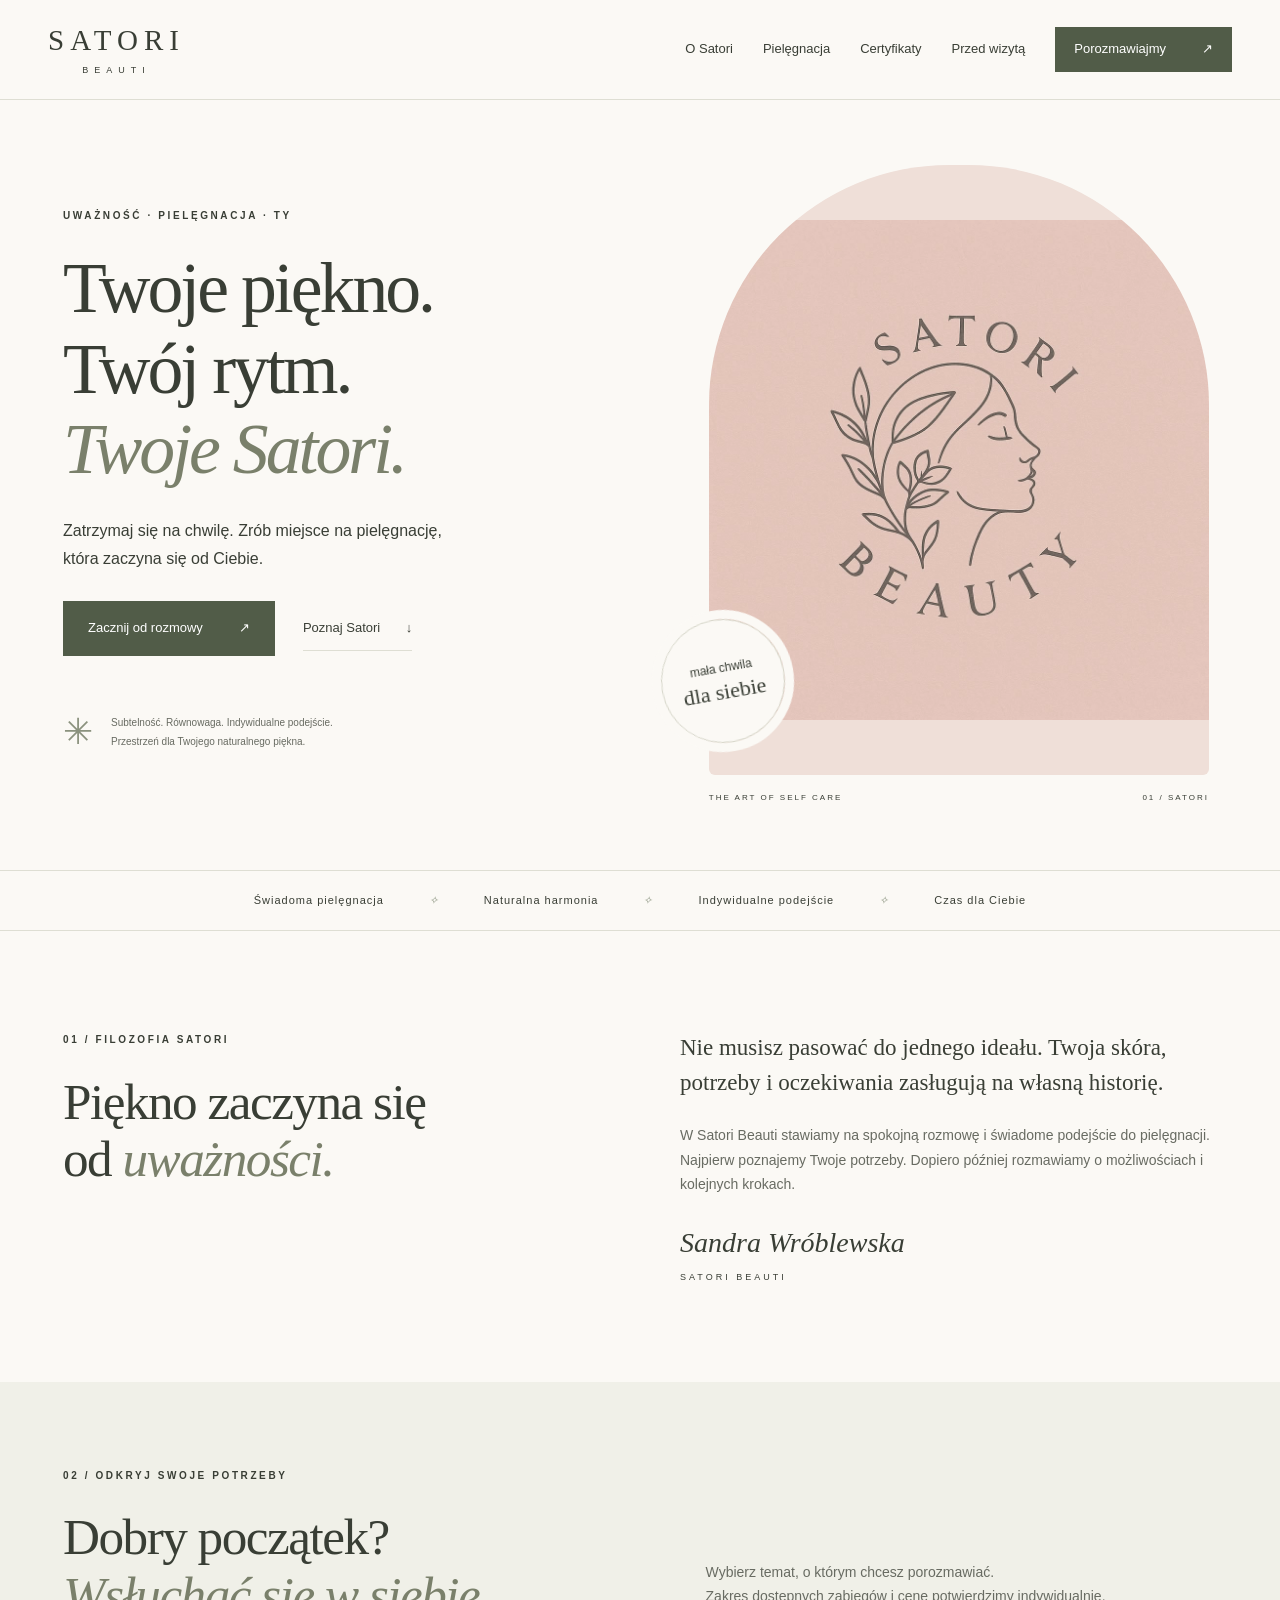
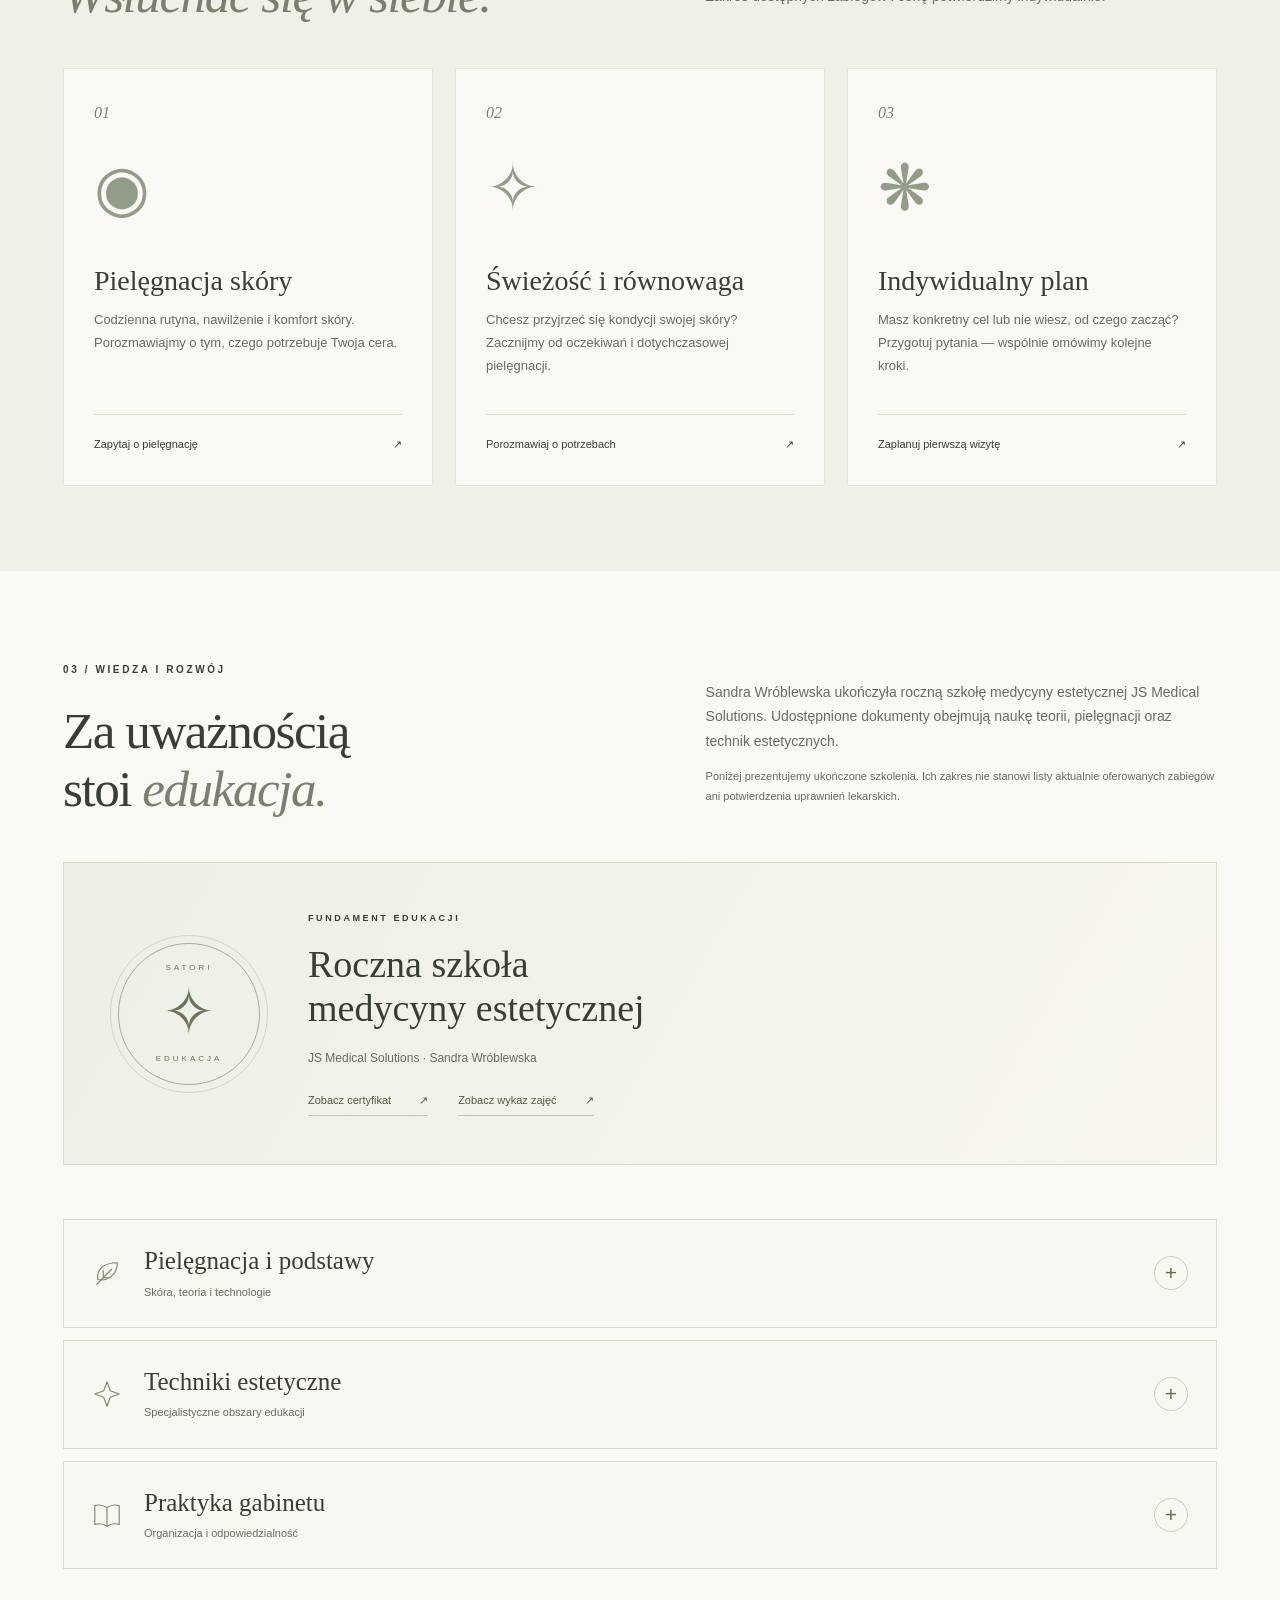
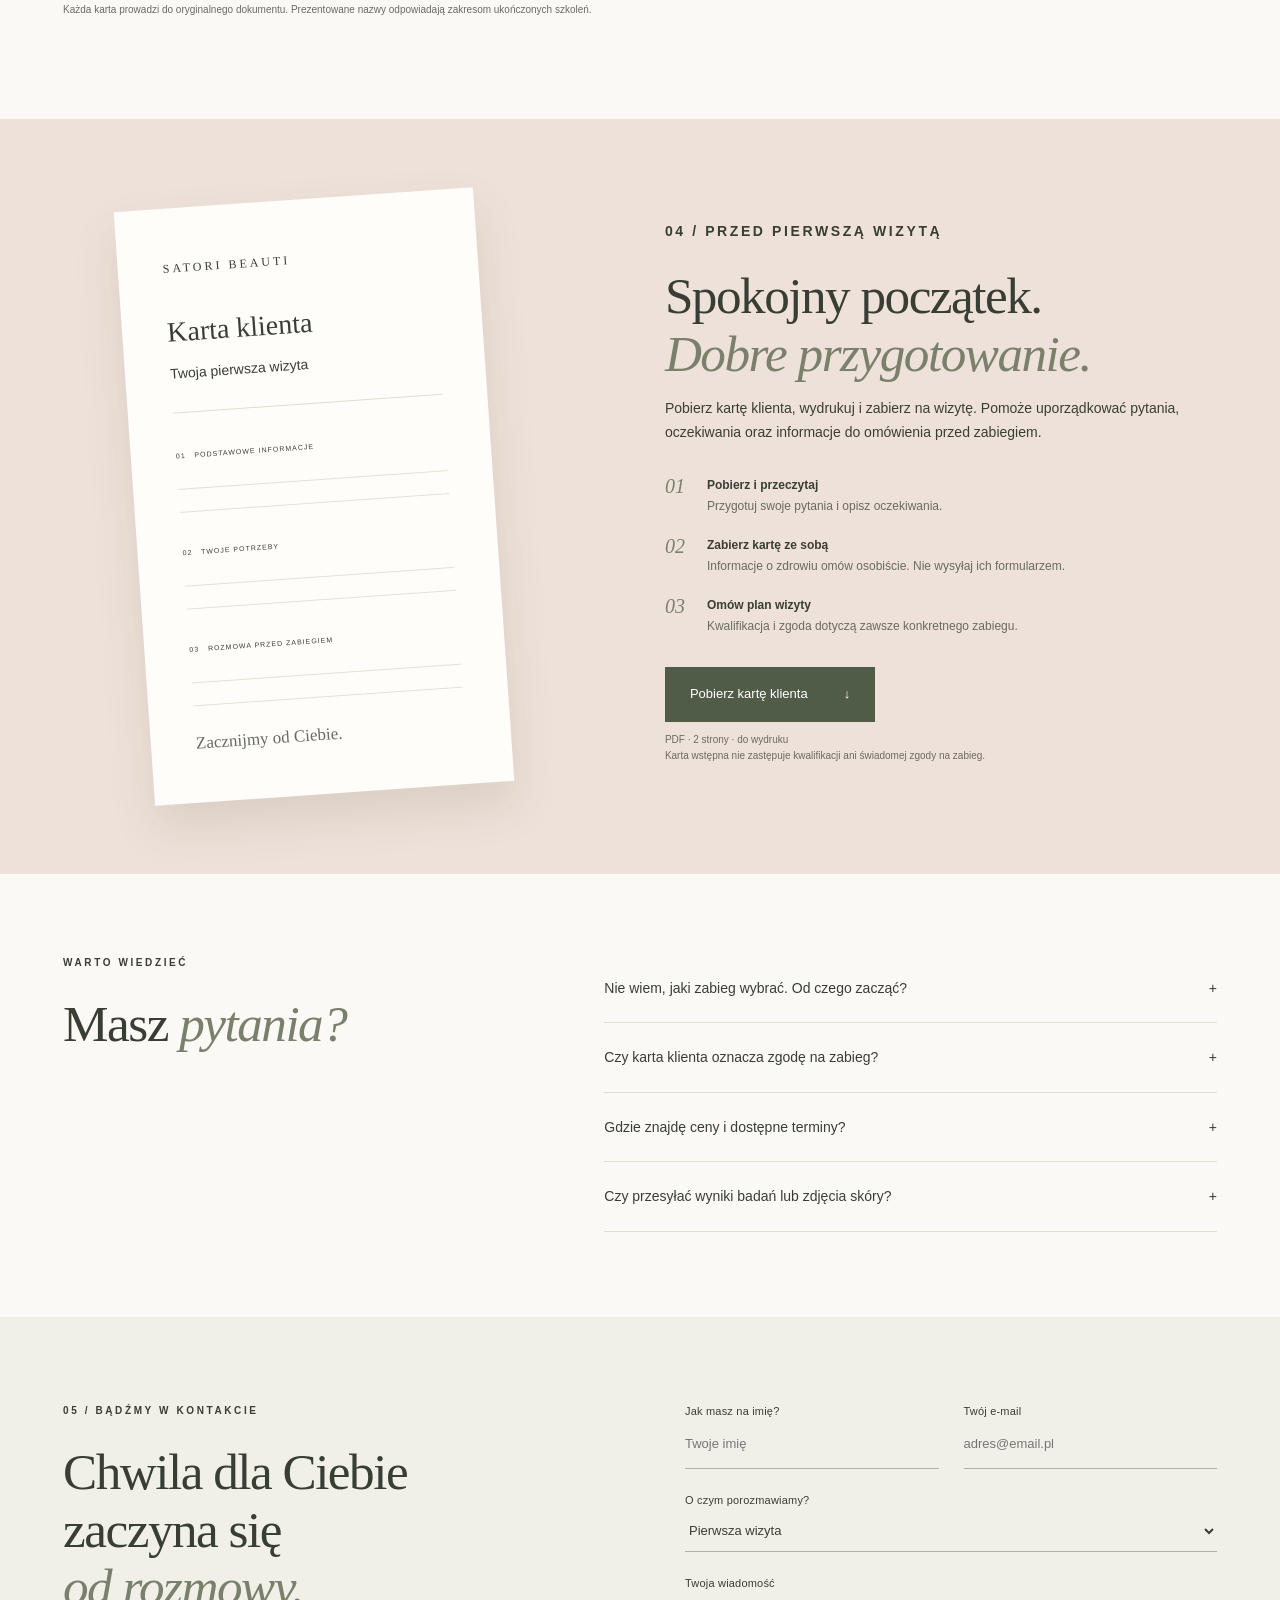
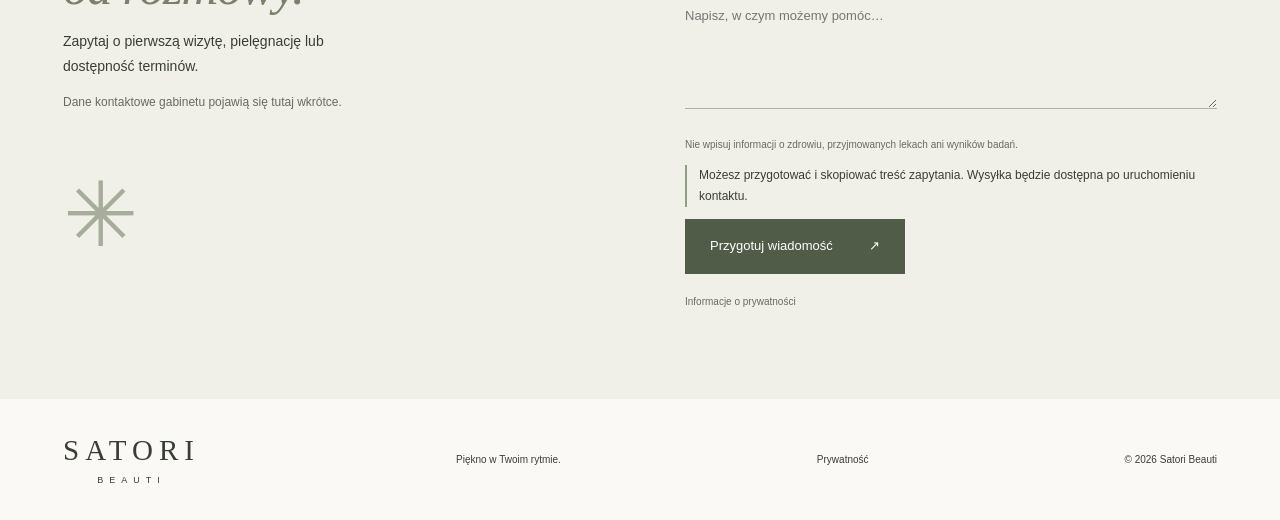
==== commit ee4b85e3: "Make certificate groups collapsible with accessible disclosure panels" ====
--- a/index.html
+++ b/index.html
@@ -1,6 +1,6 @@
 <!doctype html>
 <html lang="pl">
-<head><meta charset="utf-8"><meta name="viewport" content="width=device-width,initial-scale=1"><meta name="theme-color" content="#f8f4ef"><title>Satori Beauti — piękno w Twoim rytmie</title><meta name="description" content="Poznaj Satori Beauti i Sandrę Wróblewską. Świadoma pielęgnacja, indywidualne podejście i przestrzeń dla Twojego piękna. Pobierz kartę klienta przed wizytą."><link rel="icon" href="assets/logo.jpg"><link rel="stylesheet" href="styles.css?v=2"><script src="config.js" defer></script><script src="app.js?v=2" defer></script></head>
+<head><meta charset="utf-8"><meta name="viewport" content="width=device-width,initial-scale=1"><meta name="theme-color" content="#f8f4ef"><title>Satori Beauti — piękno w Twoim rytmie</title><meta name="description" content="Poznaj Satori Beauti i Sandrę Wróblewską. Świadoma pielęgnacja, indywidualne podejście i przestrzeń dla Twojego piękna. Pobierz kartę klienta przed wizytą."><link rel="icon" href="assets/logo.jpg"><link rel="stylesheet" href="styles.css?v=3"><script src="config.js" defer></script><script src="app.js?v=3" defer></script></head>
 <body><a class="skip" href="#main">Przejdź do treści</a>
 <header><a class="brand" href="#" aria-label="Satori Beauti — strona główna">SATORI <span>BEAUTI</span></a><button class="menu" aria-expanded="false" aria-controls="nav">Menu <span>☰</span></button><nav id="nav" aria-label="Menu główne"><a href="#filozofia">O Satori</a><a href="#pielegnacja">Pielęgnacja</a><a href="#certyfikaty">Certyfikaty</a><a href="#przed-wizyta">Przed wizytą</a><a class="button small" href="#kontakt">Porozmawiajmy <span>↗</span></a></nav></header>
 <main id="main"><section class="hero wrap"><div class="hero-copy"><p class="eyebrow">UWAŻNOŚĆ · PIELĘGNACJA · TY</p><h1>Twoje piękno.<br>Twój rytm.<br><em>Twoje Satori.</em></h1><p class="lead">Zatrzymaj się na chwilę. Zrób miejsce na pielęgnację, która zaczyna się od Ciebie.</p><div class="actions"><a class="button" href="#kontakt">Zacznij od rozmowy <span>↗</span></a><a class="text-link" href="#pielegnacja">Poznaj Satori <span>↓</span></a></div><div class="hero-note"><span class="sun">✳</span><p>Subtelność. Równowaga. Indywidualne podejście.<br><b>Przestrzeń dla Twojego naturalnego piękna.</b></p></div></div><div class="hero-art"><div class="arch"><img src="assets/logo.jpg" width="1024" height="1024" alt="Logo Satori Beauty: kobiecy profil otoczony roślinnym ornamentem"></div><div class="art-caption"><span>THE ART OF SELF CARE</span><span>01 / SATORI</span></div><div class="round-note">mała chwila<br><em>dla siebie</em></div></div></section>
--- a/styles.css
+++ b/styles.css
@@ -11,3 +11,22 @@
 #cert-dialog{width:min(1000px,94vw);max-width:94vw;padding:0;max-height:92vh;overflow:auto;box-shadow:0 20px 80px #0005}.cert-dialog-header{padding:25px 65px 22px 28px;border-bottom:1px solid var(--line);position:sticky;top:0;background:var(--paper);z-index:1}#cert-dialog .eyebrow{font-size:8px;text-align:left;margin:0 0 10px}#cert-dialog h2{font:24px/1.3 Georgia,serif;letter-spacing:0}#cert-dialog .close{right:14px;top:16px;width:40px;height:40px;color:var(--ink);line-height:1}.cert-document{padding:24px;background:#e9e6df;min-height:160px}#cert-dialog img{max-height:65vh;width:auto;max-width:100%;object-fit:contain}.cert-dialog-footer{padding:18px 28px;display:flex;justify-content:space-between;gap:20px;flex-wrap:wrap;font-size:10px}.original-link{text-decoration:underline;text-underline-offset:4px}
 @media(max-width:1000px){.training-groups{gap:22px}.training-group-heading h3{font-size:21px}.education-feature{padding:38px;gap:38px}.training-card h4{font-size:18px}}
 @media(max-width:720px){.education-feature{padding:32px 25px;gap:28px;align-items:flex-start;flex-direction:column;margin-bottom:38px}.education-seal{width:78px;height:78px;outline-offset:4px}.education-seal span{font-size:6px;letter-spacing:2px}.education-seal b{font-size:34px}.education-feature h3{font-size:30px}.feature-links{gap:18px}.training-groups{grid-template-columns:1fr;gap:38px}.training-group-heading{min-height:0;padding-bottom:20px}.training-group-heading h3{font-size:27px}.training-icon{float:right;margin:0}.training-card{padding:22px 0}.training-card h4{font-size:21px}.training-card .document-link{min-height:36px;font-size:11px}.cert-dialog-header{padding-left:20px}#cert-dialog h2{font-size:21px}.cert-document{padding:12px}.cert-dialog-footer{padding:16px 20px}}
+
+/* Native, keyboard-accessible disclosure groups. */
+.training-groups{display:block}
+.training-accordion{border:1px solid #d8ddcf;background:#f8f8f2;margin-bottom:12px}
+.training-accordion>.training-group-heading{display:flex;align-items:center;gap:22px;min-height:0;margin:0;padding:25px 28px;border:0;list-style:none}
+.training-accordion>summary::-webkit-details-marker{display:none}
+.training-accordion>summary::after{content:'+';float:none;flex-shrink:0;display:flex;align-items:center;justify-content:center;width:32px;height:32px;border:1px solid #c7cfbb;border-radius:50%;font-size:21px;font-weight:400;color:#637054;margin:0}
+.training-accordion[open]>summary::after{content:'−'}
+.training-accordion>summary:hover{background:#eff1e7}
+.training-accordion .training-icon{float:none;margin:0;flex-shrink:0}
+.training-summary-copy{display:block;flex:1}
+.training-summary-title{display:block;font:25px/1.3 Georgia,serif}
+.training-summary-note{display:block;font-size:11px;color:var(--muted);margin-top:5px}
+.training-count{font-size:10px;color:#67735c;letter-spacing:.4px;white-space:nowrap}
+.training-panel{display:grid;grid-template-columns:repeat(3,minmax(0,1fr));gap:0 30px;padding:0 28px 15px;border-top:1px solid #dde2d4;background:var(--paper)}
+.training-panel .training-card p{padding:0}
+.training-panel .training-card{min-width:0}
+@media(max-width:1000px){.training-panel{grid-template-columns:repeat(2,minmax(0,1fr))}}
+@media(max-width:720px){.training-accordion>.training-group-heading{padding:20px 18px;gap:14px;flex-wrap:wrap}.training-summary-title{font-size:21px}.training-summary-note{font-size:10px}.training-count{display:none}.training-accordion .training-icon{width:25px;height:25px}.training-accordion>summary::after{width:28px;height:28px;font-size:19px}.training-panel{grid-template-columns:1fr;padding:0 20px 10px}.training-panel .training-card h4{font-size:20px}}
